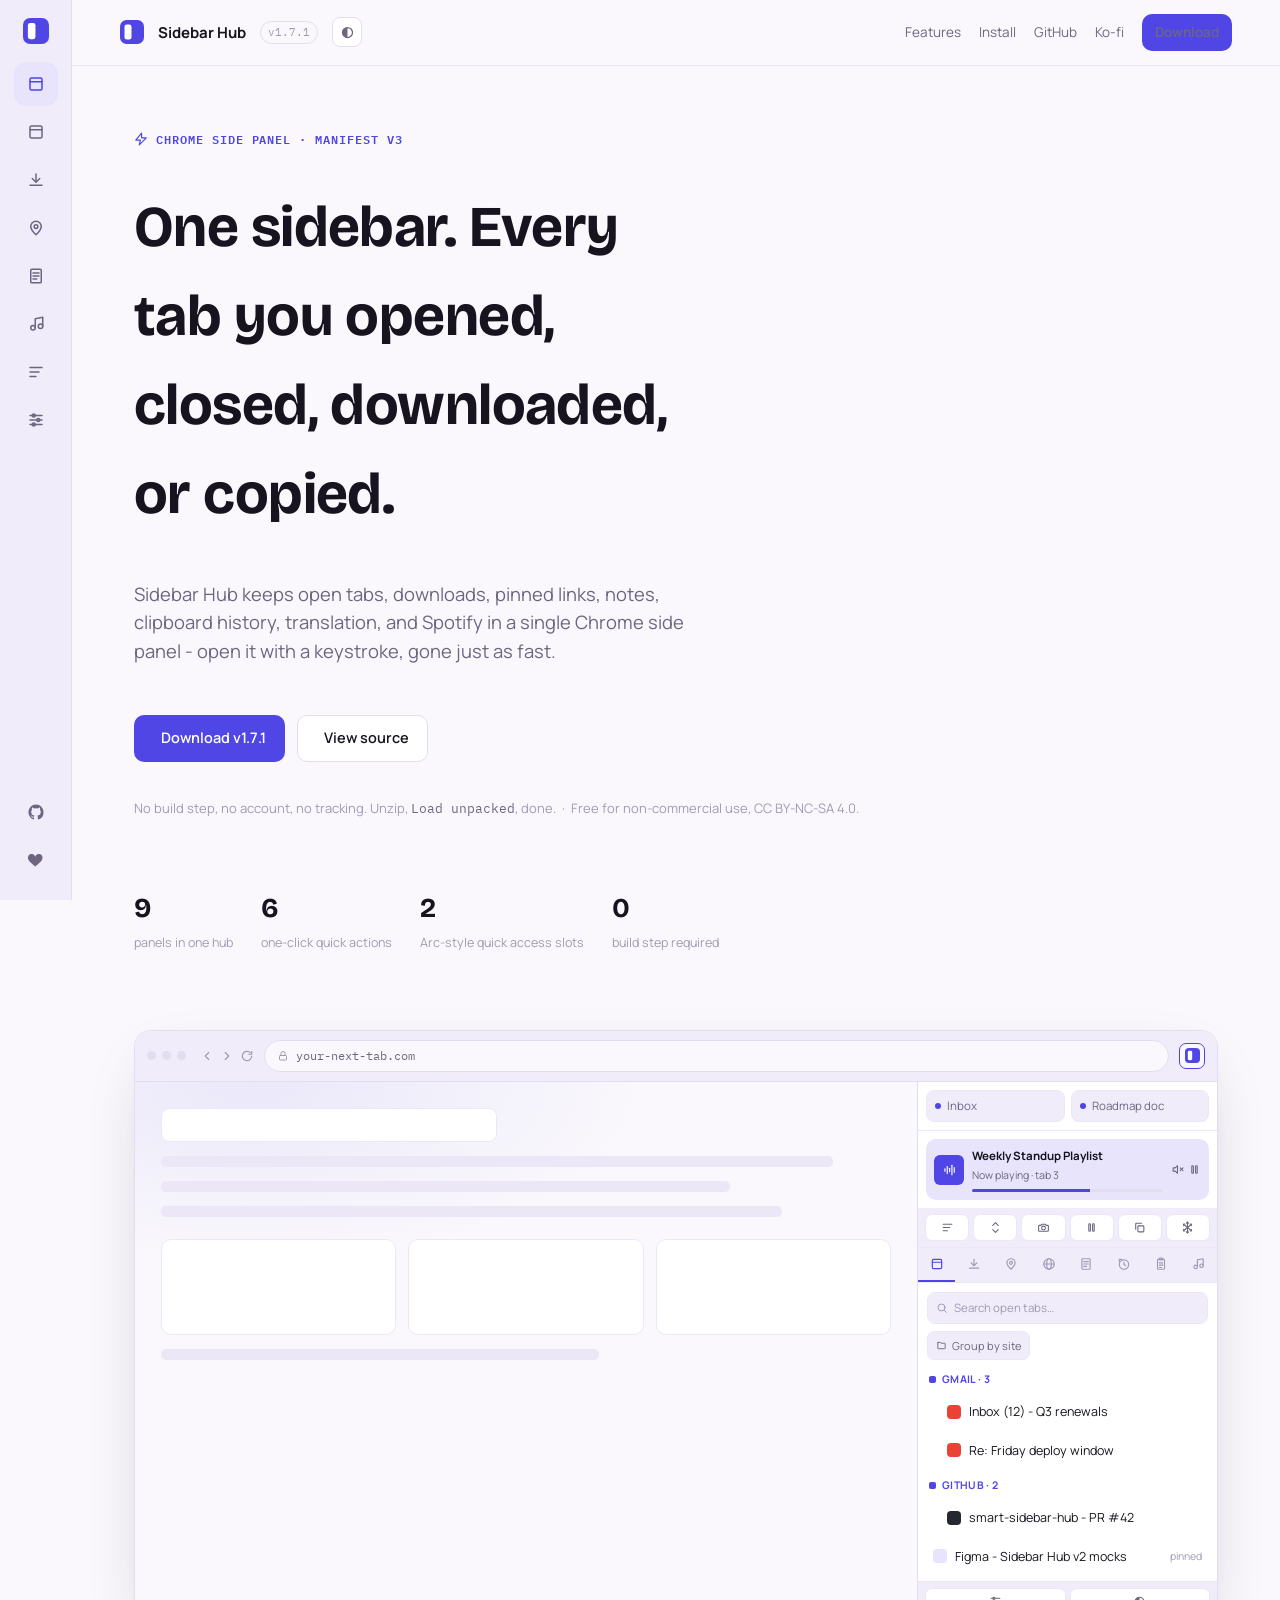
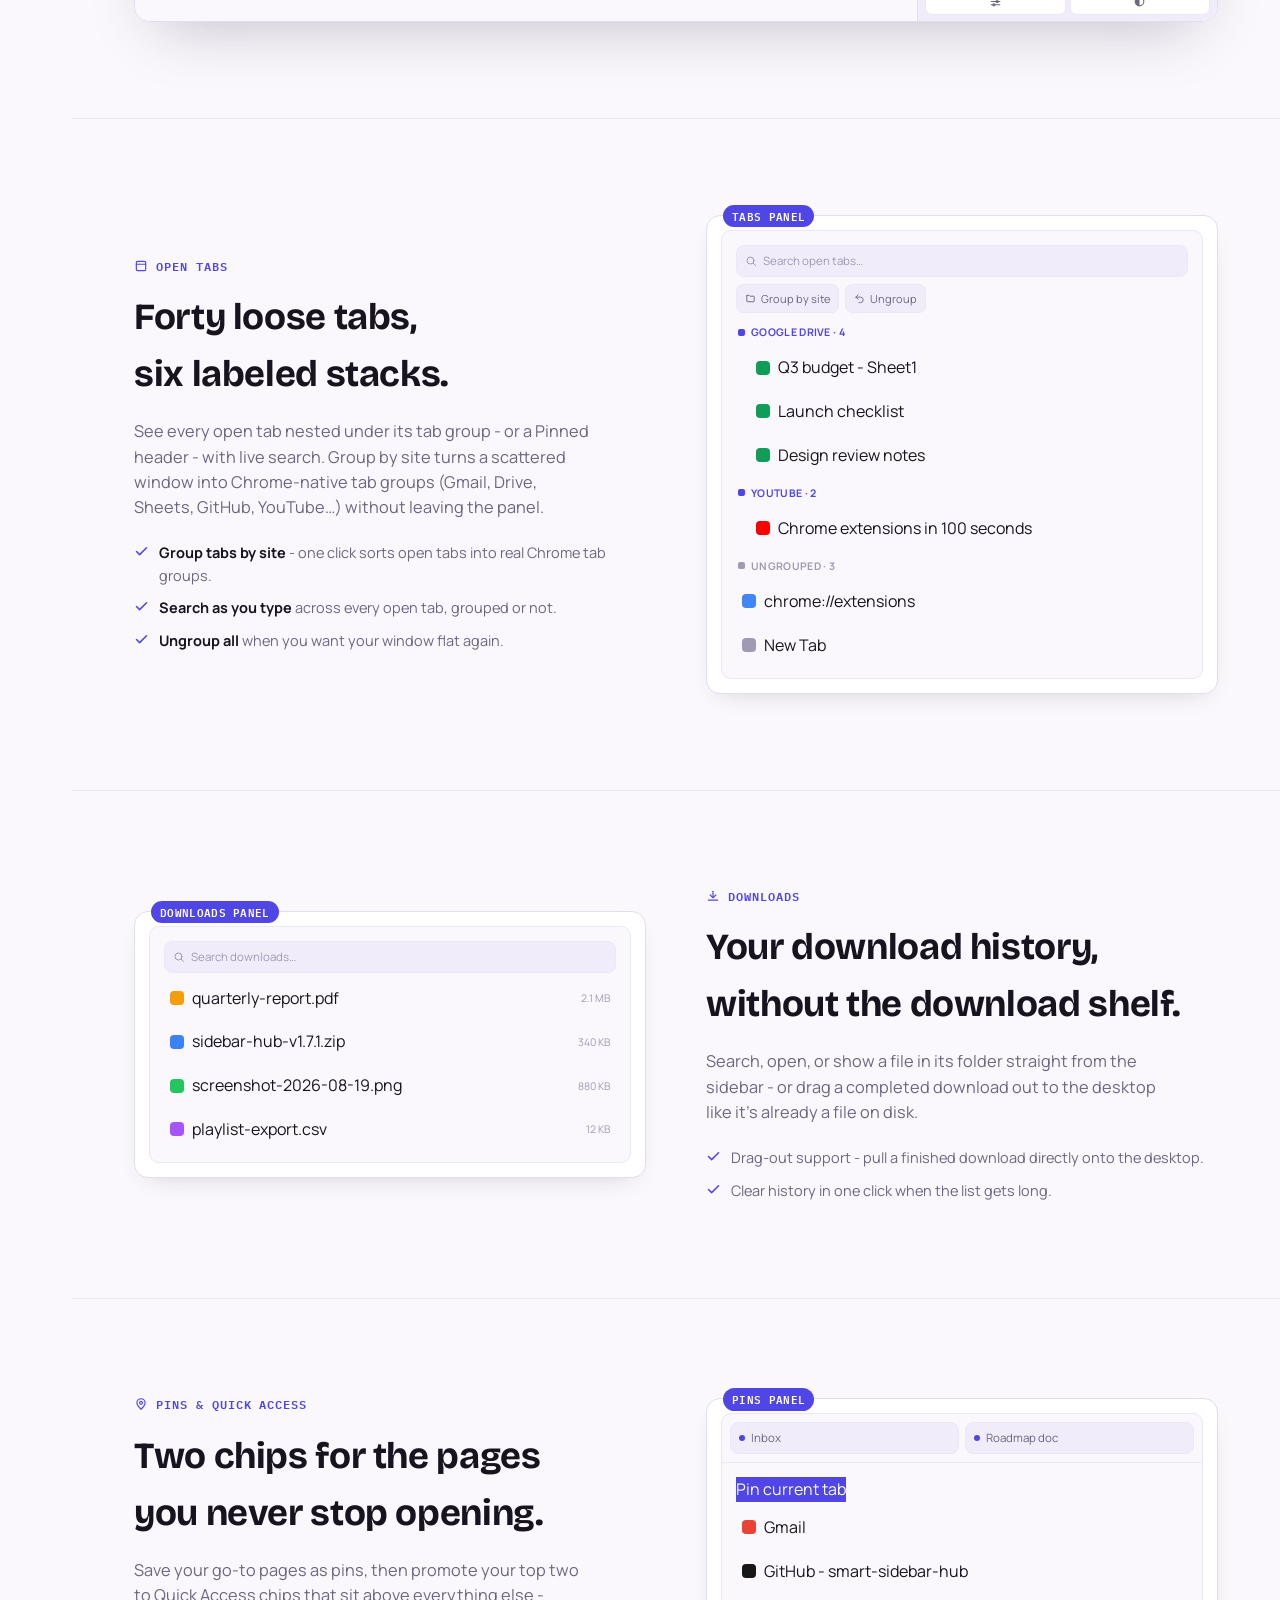
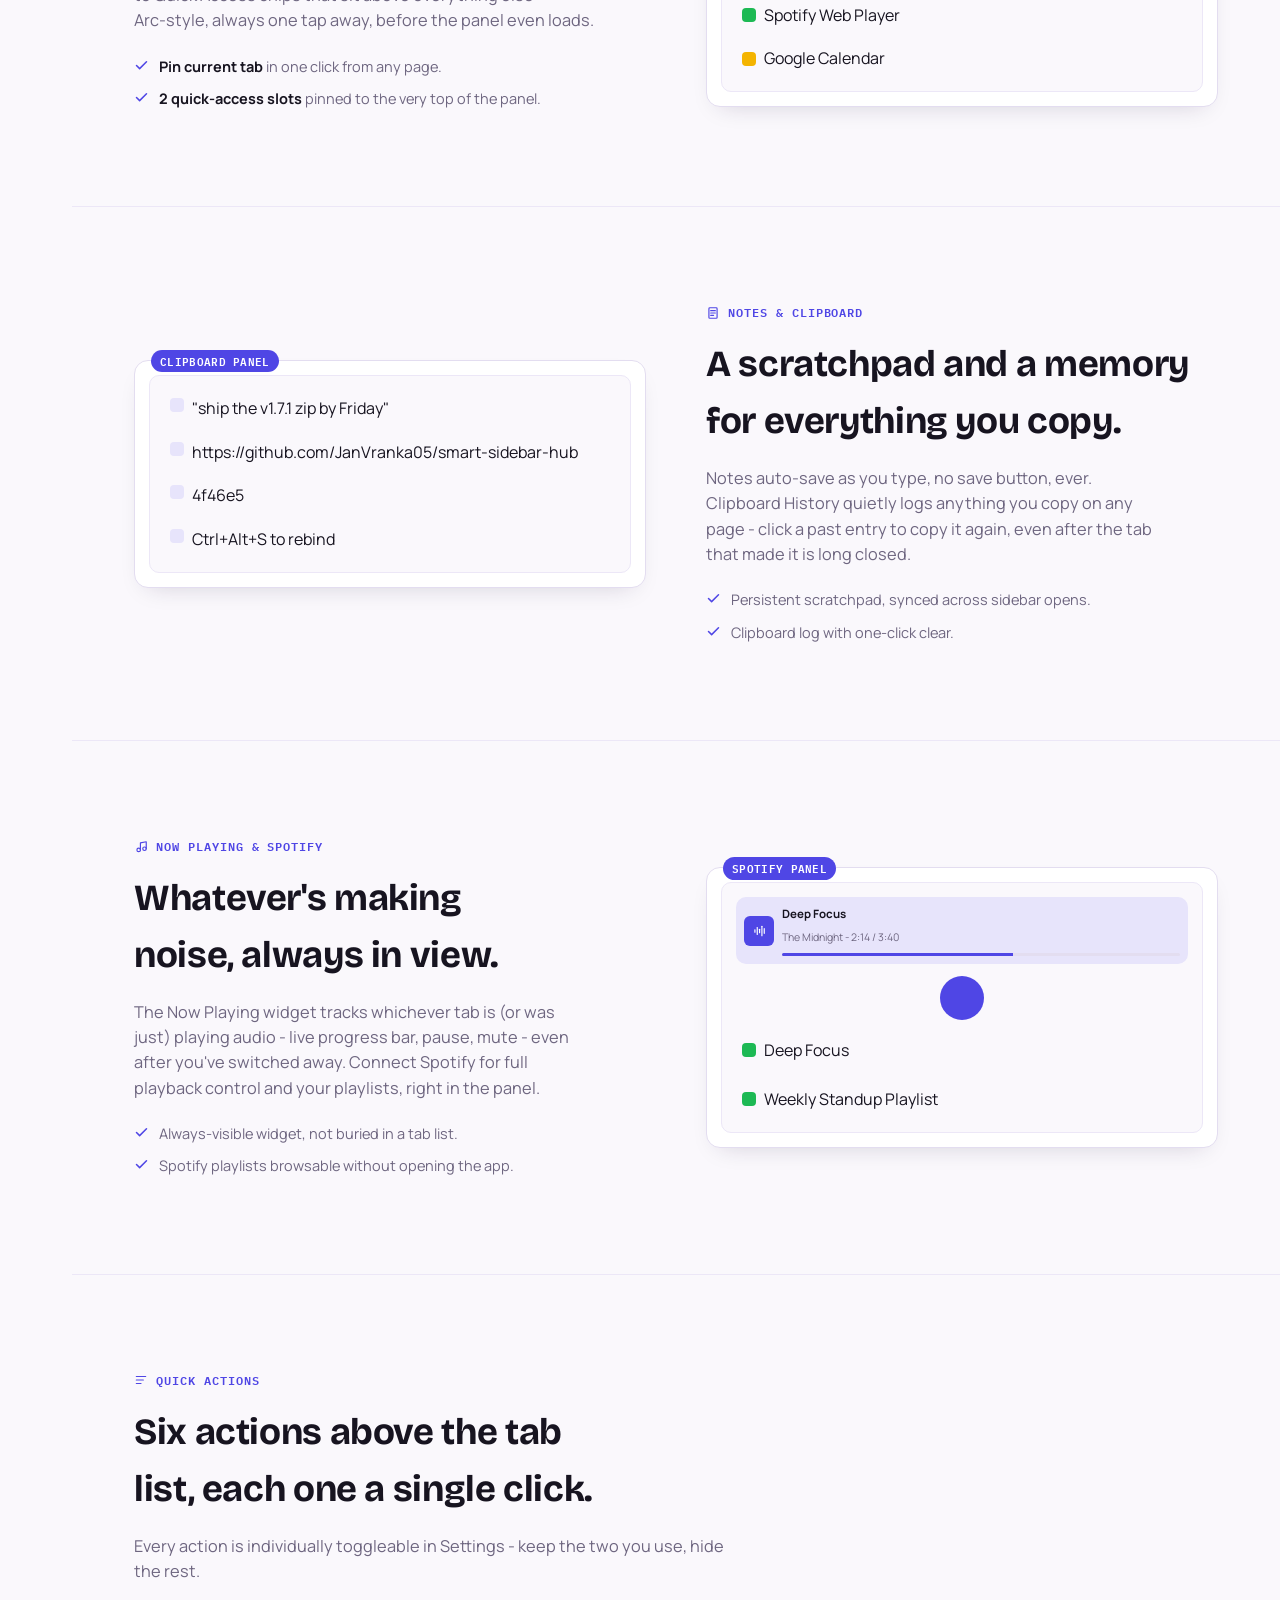
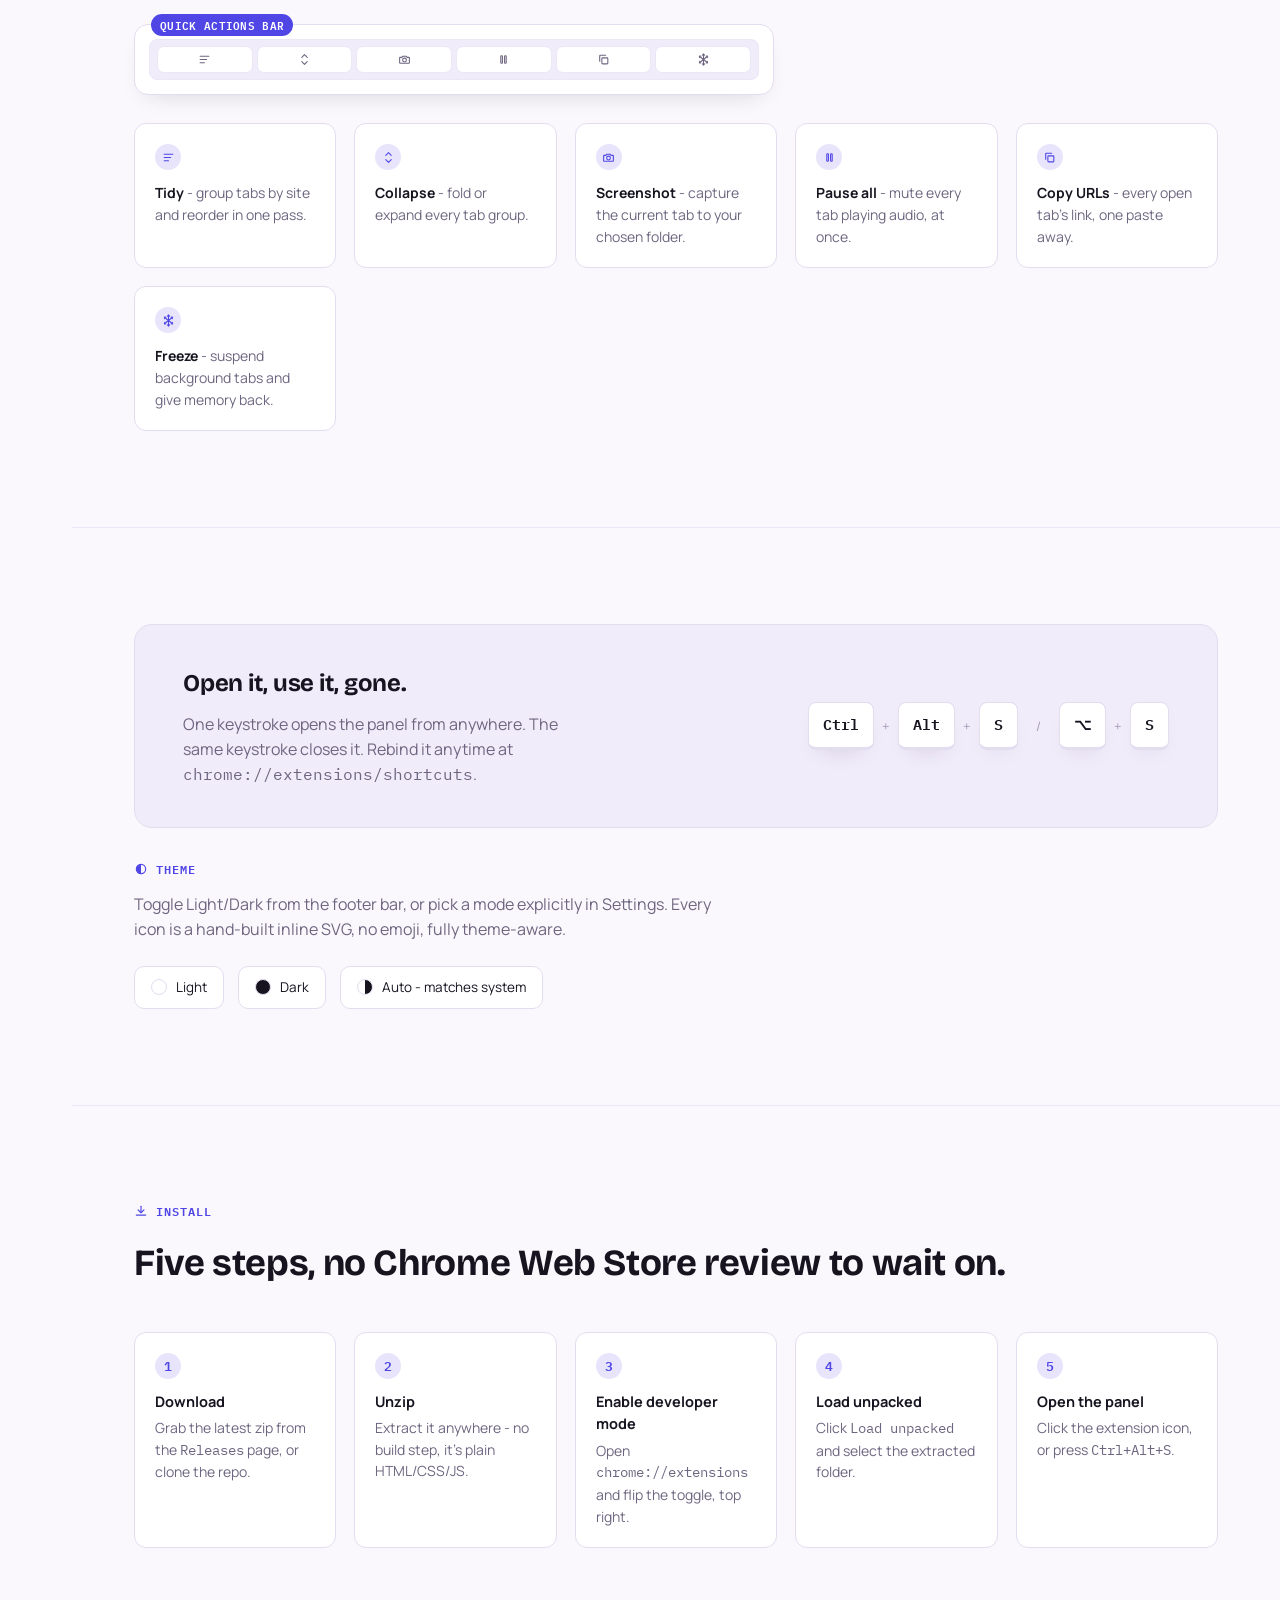
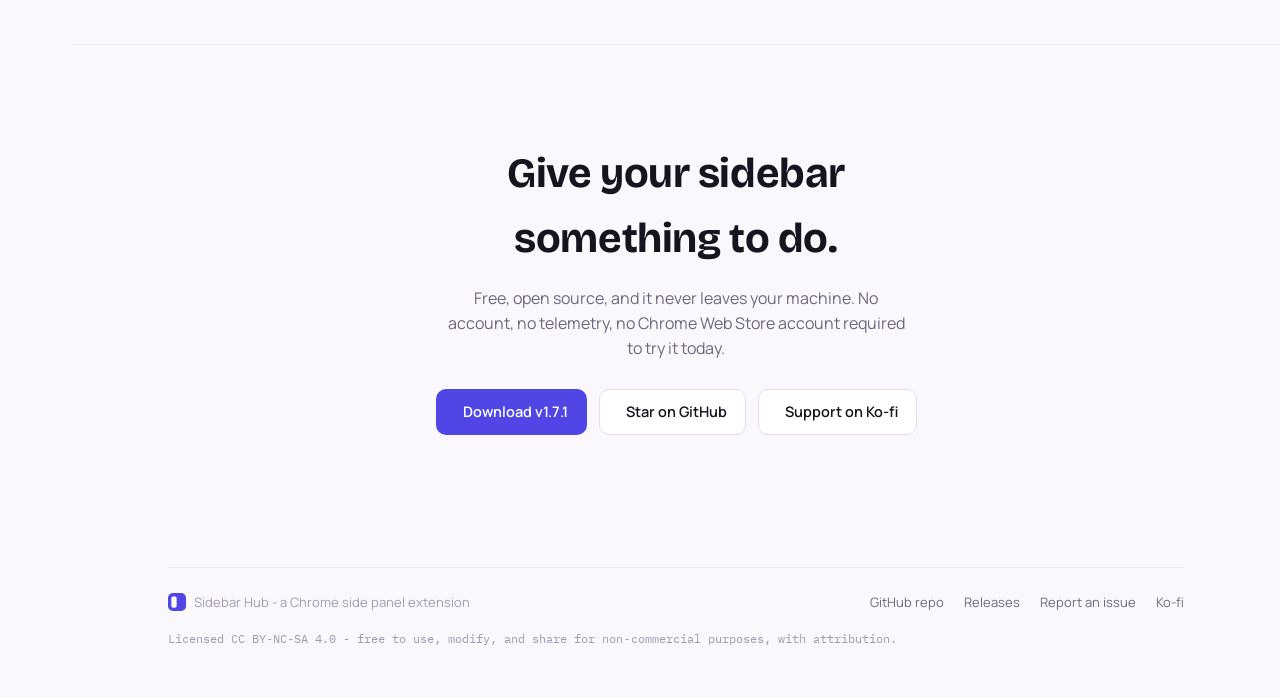
==== landing/index.html @ c205ed6b "v1.7.1: rebind shortcut to Alt+S, add landing page, Ko-fi support link Adds a landing/ page for the " ====
<!DOCTYPE html>
<html lang="en">
<head>
<meta charset="UTF-8">
<meta name="viewport" content="width=device-width, initial-scale=1">
<title>Sidebar Hub</title>
<meta name="description" content="A Chrome sidebar that gathers open tabs, downloads, pins, notes, clipboard history, translation, and Spotify into one panel.">
<meta property="og:type" content="website">
<meta property="og:title" content="Sidebar Hub">
<meta property="og:description" content="A Chrome sidebar that gathers open tabs, downloads, pins, notes, clipboard history, translation, and Spotify into one panel.">
<meta property="og:url" content="https://sidebarhub.com/">
<meta property="og:image" content="https://sidebarhub.com/og-image.png">
<meta name="twitter:card" content="summary_large_image">
<meta name="twitter:title" content="Sidebar Hub">
<meta name="twitter:description" content="A Chrome sidebar that gathers open tabs, downloads, pins, notes, clipboard history, translation, and Spotify into one panel.">
<meta name="twitter:image" content="https://sidebarhub.com/og-image.png">
<link rel="preconnect" href="https://fonts.googleapis.com">
<link rel="preconnect" href="https://fonts.gstatic.com" crossorigin>
<link href="https://fonts.googleapis.com/css2?family=Bricolage+Grotesque:opsz,wght@12..96,400;12..96,500;12..96,600;12..96,700;12..96,800&family=Manrope:wght@400;500;600;700;800&family=IBM+Plex+Mono:wght@400;500;600&display=swap" rel="stylesheet">

<style>
  :root {
    --bg: #faf8fc;
    --bg-raised: #f1ecfa;
    --bg-panel: #ffffff;
    --ink: #171420;
    --ink-dim: #6e6680;
    --ink-faint: #a29ab4;
    --accent: #4f46e5;
    --accent-ink: #ffffff;
    --accent-soft: #e7e4fb;
    --border: #e3ddf0;
    --border-soft: #ece7f7;
    --danger: #d92d20;
    --shadow: 0 24px 60px -24px rgba(30, 20, 60, 0.28);
    --shadow-sm: 0 10px 24px -14px rgba(30, 20, 60, 0.22);
  }

  @media (prefers-color-scheme: dark) {
    :root:not([data-theme="light"]) {
      --bg: #120f18;
      --bg-raised: #1c1826;
      --bg-panel: #191521;
      --ink: #f1eefa;
      --ink-dim: #a79fb8;
      --ink-faint: #6e6680;
      --accent: #8078f2;
      --accent-ink: #100c1a;
      --accent-soft: #262048;
      --border: #2c2638;
      --border-soft: #241f30;
      --danger: #f87171;
      --shadow: 0 24px 60px -20px rgba(0, 0, 0, 0.6);
      --shadow-sm: 0 10px 24px -14px rgba(0, 0, 0, 0.5);
    }
  }

  :root[data-theme="dark"] {
    --bg: #120f18;
    --bg-raised: #1c1826;
    --bg-panel: #191521;
    --ink: #f1eefa;
    --ink-dim: #a79fb8;
    --ink-faint: #6e6680;
    --accent: #8078f2;
    --accent-ink: #100c1a;
    --accent-soft: #262048;
    --border: #2c2638;
    --border-soft: #241f30;
    --danger: #f87171;
    --shadow: 0 24px 60px -20px rgba(0, 0, 0, 0.6);
    --shadow-sm: 0 10px 24px -14px rgba(0, 0, 0, 0.5);
  }

  * { box-sizing: border-box; }
  html { scroll-behavior: smooth; }
  @media (prefers-reduced-motion: reduce) {
    html { scroll-behavior: auto; }
    * { animation-duration: 0.001ms !important; transition-duration: 0.001ms !important; }
  }

  body {
    margin: 0;
    background: var(--bg);
    color: var(--ink);
    font-family: "Manrope", ui-sans-serif, system-ui, sans-serif;
    font-size: 16px;
    line-height: 1.55;
    -webkit-font-smoothing: antialiased;
  }

  h1, h2, h3 { font-family: "Bricolage Grotesque", "Manrope", sans-serif; text-wrap: balance; margin: 0; letter-spacing: -0.01em; }
  p { margin: 0; }
  a { color: inherit; }

  code, .mono { font-family: "IBM Plex Mono", ui-monospace, monospace; }

  ::selection { background: var(--accent-soft); color: var(--ink); }

  .icon { display: inline-flex; flex-shrink: 0; }
  .icon svg { display: block; }

  /* ---------- brand mark ---------- */
  .mark { display: inline-flex; flex-shrink: 0; }

  /* ---------- rail (in-page nav mirroring the product's own tabbar) ---------- */
  .rail {
    position: fixed;
    left: 0; top: 0; bottom: 0;
    width: 72px;
    display: flex;
    flex-direction: column;
    align-items: center;
    padding: 18px 0;
    gap: 4px;
    background: var(--bg-raised);
    border-right: 1px solid var(--border);
    z-index: 40;
  }
  .rail-logo { margin-bottom: 14px; }
  .rail-spacer { flex: 1; }
  .rail-btn {
    width: 44px; height: 44px;
    border-radius: 11px;
    border: 1px solid transparent;
    background: none;
    color: var(--ink-dim);
    display: flex; align-items: center; justify-content: center;
    cursor: pointer;
    transition: background .15s ease, color .15s ease, border-color .15s ease;
  }
  .rail-btn:hover { background: var(--bg-panel); color: var(--ink); border-color: var(--border); }
  .rail-btn.active { background: var(--accent-soft); color: var(--accent); }
  .rail-btn svg { width: 18px; height: 18px; }

  @media (max-width: 980px) {
    .rail { display: none; }
    body { --rail-w: 0px; }
  }
  body { --rail-w: 72px; }

  /* ---------- top bar ---------- */
  .topbar {
    position: sticky; top: 0; z-index: 30;
    margin-left: var(--rail-w);
    display: flex; align-items: center; gap: 14px;
    padding: 14px clamp(20px, 4vw, 48px);
    background: var(--bg);
    border-bottom: 1px solid var(--border-soft);
  }
  .topbar .name { font-weight: 700; font-size: 15px; }
  .topbar .ver { font-size: 11px; color: var(--ink-faint); padding: 2px 7px; border: 1px solid var(--border); border-radius: 99px; }
  .theme-toggle {
    width: 30px; height: 30px; flex-shrink: 0;
    display: flex; align-items: center; justify-content: center;
    border-radius: 8px; border: 1px solid var(--border);
    background: var(--bg-panel); color: var(--ink-dim);
    cursor: pointer;
    transition: background .15s ease, color .15s ease, border-color .15s ease;
  }
  .theme-toggle:hover { color: var(--ink); border-color: var(--accent); }
  .theme-toggle svg { width: 15px; height: 15px; }
  .topbar-spacer { flex: 1; }
  .topbar-links { display: flex; align-items: center; gap: 18px; }
  .topbar-links a { font-size: 13.5px; color: var(--ink-dim); text-decoration: none; }
  .topbar-links a:hover { color: var(--ink); }
  @media (max-width: 640px) { .topbar-links a.hide-sm { display: none; } }

  /* ---------- buttons ---------- */
  .btn {
    display: inline-flex; align-items: center; gap: 8px;
    padding: 11px 18px;
    border-radius: 10px;
    font-size: 14.5px; font-weight: 600;
    text-decoration: none;
    cursor: pointer;
    border: 1px solid transparent;
    transition: filter .15s ease, background .15s ease, transform .1s ease;
  }
  .btn:active { transform: scale(0.97); }
  .btn-primary { background: var(--accent); color: var(--accent-ink); }
  .btn-primary:hover { filter: brightness(1.08); }
  .btn-ghost { background: var(--bg-panel); color: var(--ink); border-color: var(--border); }
  .btn-ghost:hover { border-color: var(--accent); }
  .btn-sm { padding: 7px 12px; font-size: 13px; }

  /* ---------- layout shell ---------- */
  main { margin-left: var(--rail-w); }
  .wrap { max-width: 1180px; margin: 0 auto; padding: 0 clamp(20px, 4vw, 48px); }

  section { padding: 96px 0; border-bottom: 1px solid var(--border-soft); }
  section:last-of-type { border-bottom: none; }
  .eyebrow {
    font-family: "IBM Plex Mono", monospace;
    font-size: 12px; letter-spacing: 0.08em; text-transform: uppercase;
    color: var(--accent); font-weight: 600;
    display: flex; align-items: center; gap: 8px;
    margin-bottom: 14px;
  }
  .eyebrow .icon svg { width: 14px; height: 14px; }

  .reveal { opacity: 0; transform: translateY(18px); transition: opacity .6s ease, transform .6s ease; }
  .reveal.in-view { opacity: 1; transform: none; }

  /* ---------- hero ---------- */
  .hero { padding-top: 64px; }
  .hero-grid { display: grid; grid-template-columns: 1fr; gap: 20px; }
  .hero h1 { font-size: clamp(2.4rem, 5vw, 3.6rem); font-weight: 700; max-width: 16ch; }
  .hero .lede { font-size: 1.15rem; color: var(--ink-dim); max-width: 52ch; margin-top: 20px; }
  .hero-ctas { display: flex; flex-wrap: wrap; gap: 12px; margin-top: 30px; }
  .hero-note { margin-top: 16px; font-size: 13px; color: var(--ink-faint); }
  .hero-note .mono { color: var(--ink-dim); }

  .stat-row { display: flex; flex-wrap: wrap; gap: 28px; margin-top: 48px; }
  .stat b { display: block; font-family: "Bricolage Grotesque"; font-size: 1.7rem; font-weight: 700; }
  .stat span { font-size: 12.5px; color: var(--ink-faint); }

  .hero-stage { margin-top: 56px; }

  /* ---------- browser chrome mockup ---------- */
  .browser-frame {
    background: var(--bg-panel);
    border: 1px solid var(--border);
    border-radius: 16px;
    box-shadow: var(--shadow);
    overflow: hidden;
  }
  .browser-titlebar {
    display: flex; align-items: center; gap: 10px;
    padding: 9px 12px;
    background: var(--bg-raised);
    border-bottom: 1px solid var(--border);
  }
  .tl-dots { display: flex; gap: 6px; margin-right: 4px; }
  .tl-dots span { width: 9px; height: 9px; border-radius: 50%; background: var(--border); }
  .tl-nav { display: flex; gap: 6px; color: var(--ink-faint); }
  .tl-nav svg { width: 14px; height: 14px; }
  .tl-url {
    flex: 1;
    display: flex; align-items: center; gap: 7px;
    background: var(--bg);
    border: 1px solid var(--border);
    border-radius: 99px;
    padding: 6px 12px;
    font-family: "IBM Plex Mono", monospace;
    font-size: 12px;
    color: var(--ink-dim);
  }
  .tl-url svg { width: 12px; height: 12px; color: var(--ink-faint); }
  .tl-ext {
    width: 26px; height: 26px; border-radius: 7px;
    display: flex; align-items: center; justify-content: center;
    background: var(--bg);
    border: 1px solid var(--accent);
  }
  .tl-ext .mark svg { width: 15px; height: 15px; }

  .browser-body { display: flex; min-height: 420px; }
  .page-mock {
    flex: 1;
    padding: 26px;
    background:
      radial-gradient(560px 260px at 15% 0%, color-mix(in srgb, var(--accent) 9%, transparent), transparent 70%),
      var(--bg);
    display: flex; flex-direction: column; gap: 14px;
  }
  .pm-bar { height: 34px; border-radius: 8px; background: var(--bg-panel); border: 1px solid var(--border-soft); width: 46%; }
  .pm-line { height: 11px; border-radius: 5px; background: var(--border-soft); }
  .pm-line.w1 { width: 92%; } .pm-line.w2 { width: 78%; } .pm-line.w3 { width: 85%; } .pm-line.w4 { width: 60%; }
  .pm-cards { display: grid; grid-template-columns: repeat(3, 1fr); gap: 12px; margin-top: 8px; }
  .pm-card { height: 96px; border-radius: 10px; background: var(--bg-panel); border: 1px solid var(--border-soft); }

  /* ---------- sidepanel replica ---------- */
  .sp {
    width: 300px;
    flex-shrink: 0;
    border-left: 1px solid var(--border);
    background: var(--bg-panel);
    display: flex; flex-direction: column;
    font-size: 12.5px;
  }
  .sp * { box-sizing: border-box; }

  .sp-qa { display: flex; gap: 6px; padding: 8px; border-bottom: 1px solid var(--border-soft); }
  .sp-chip {
    flex: 1; display: flex; align-items: center; gap: 6px;
    padding: 6px 8px; border-radius: 8px;
    background: var(--bg-raised); border: 1px solid var(--border-soft);
    font-size: 11.5px; color: var(--ink-dim); overflow: hidden;
  }
  .sp-chip .dot { width: 6px; height: 6px; border-radius: 50%; background: var(--accent); flex-shrink: 0; }
  .sp-chip span { white-space: nowrap; overflow: hidden; text-overflow: ellipsis; }

  .sp-now {
    margin: 8px; padding: 8px; border-radius: 10px;
    background: var(--accent-soft);
    display: flex; align-items: center; gap: 8px;
  }
  .sp-now .art { width: 30px; height: 30px; border-radius: 6px; background: var(--accent); flex-shrink: 0; display: flex; align-items: center; justify-content: center; color: var(--accent-ink); }
  .sp-now .art svg { width: 14px; height: 14px; }
  .sp-now .meta { flex: 1; min-width: 0; }
  .sp-now .meta b { display: block; font-size: 11.5px; font-weight: 700; white-space: nowrap; overflow: hidden; text-overflow: ellipsis; }
  .sp-now .meta small { color: var(--ink-dim); font-size: 10.5px; }
  .sp-now .bar { height: 3px; border-radius: 3px; background: var(--border); margin-top: 5px; overflow: hidden; }
  .sp-now .bar i { display: block; height: 100%; width: 62%; background: var(--accent); }
  .sp-now .ctl { display: flex; gap: 4px; color: var(--ink-dim); }
  .sp-now .ctl svg { width: 13px; height: 13px; }

  .sp-quickbar, .sp-tabbar, .sp-bottombar { display: flex; border-bottom: 1px solid var(--border-soft); background: var(--bg-raised); }
  .sp-quickbar { gap: 4px; padding: 6px 7px; }
  .sp-quickbar .qb { flex: 1; display: flex; align-items: center; justify-content: center; padding: 6px 0; border-radius: 7px; border: 1px solid var(--border-soft); background: var(--bg-panel); color: var(--ink-dim); }
  .sp-quickbar .qb svg { width: 13px; height: 13px; }

  .sp-tabbar { }
  .sp-tabbar .tb { flex: 1; display: flex; align-items: center; justify-content: center; padding: 9px 0; color: var(--ink-faint); border-bottom: 2px solid transparent; }
  .sp-tabbar .tb svg { width: 14px; height: 14px; }
  .sp-tabbar .tb.active { color: var(--accent); border-bottom-color: var(--accent); }

  .sp-content { flex: 1; padding: 9px; display: flex; flex-direction: column; gap: 7px; overflow: hidden; }
  .sp-search { display: flex; align-items: center; gap: 6px; padding: 6px 8px; border-radius: 8px; background: var(--bg-raised); border: 1px solid var(--border-soft); color: var(--ink-faint); font-size: 11.5px; }
  .sp-search svg { width: 12px; height: 12px; }
  .sp-toolrow { display: flex; gap: 6px; }
  .sp-toolrow .tr-btn { display: flex; align-items: center; gap: 5px; padding: 5px 8px; border-radius: 7px; background: var(--bg-raised); border: 1px solid var(--border-soft); color: var(--ink-dim); font-size: 11px; }
  .sp-toolrow .tr-btn svg { width: 11px; height: 11px; }

  .sp-group-head { font-size: 10.5px; font-weight: 700; text-transform: uppercase; letter-spacing: .03em; color: var(--accent); padding: 4px 2px 2px; display: flex; align-items: center; gap: 6px; }
  .sp-group-head i { width: 7px; height: 7px; border-radius: 2px; background: var(--accent); }
  .sp-row { display: flex; align-items: center; gap: 8px; padding: 6px 6px; border-radius: 7px; }
  .sp-row:hover { background: var(--bg-raised); }
  .sp-row .fav { width: 14px; height: 14px; border-radius: 4px; flex-shrink: 0; }
  .sp-row .tt { flex: 1; min-width: 0; white-space: nowrap; overflow: hidden; text-overflow: ellipsis; color: var(--ink); }
  .sp-row .sub { color: var(--ink-faint); font-size: 10.5px; }
  .sp-row.indent { padding-left: 20px; }

  .sp-bottombar { gap: 4px; padding: 6px 7px; border-bottom: none; border-top: 1px solid var(--border-soft); margin-top: auto; }
  .sp-bottombar .bb { flex: 1; display: flex; align-items: center; justify-content: center; padding: 6px 0; border-radius: 7px; border: 1px solid var(--border-soft); background: var(--bg-panel); color: var(--ink-dim); }
  .sp-bottombar .bb svg { width: 13px; height: 13px; }

  /* ---------- feature sections ---------- */
  .feat { display: grid; grid-template-columns: 1fr; gap: 44px; align-items: center; }
  @media (min-width: 900px) {
    .feat { grid-template-columns: 1fr 1fr; gap: 60px; }
    .feat.rev .feat-copy { order: 2; }
    .feat.rev .feat-shot { order: 1; }
  }
  .feat-copy h2 { font-size: clamp(1.7rem, 3vw, 2.3rem); }
  .feat-copy p.body { color: var(--ink-dim); margin-top: 16px; font-size: 1.02rem; max-width: 46ch; }
  .feat-list { list-style: none; margin: 22px 0 0; padding: 0; display: flex; flex-direction: column; gap: 10px; }
  .feat-list li { display: flex; gap: 10px; align-items: flex-start; font-size: 14.5px; color: var(--ink-dim); }
  .feat-list li .icon { color: var(--accent); margin-top: 2px; }
  .feat-list li .icon svg { width: 15px; height: 15px; }
  .feat-list b { color: var(--ink); font-weight: 700; }

  .shot {
    position: relative;
    background: var(--bg-panel);
    border: 1px solid var(--border);
    border-radius: 14px;
    box-shadow: var(--shadow-sm);
    padding: 14px;
  }
  .shot-label {
    position: absolute; top: -11px; left: 16px;
    background: var(--accent); color: var(--accent-ink);
    font-family: "IBM Plex Mono", monospace;
    font-size: 10.5px; font-weight: 600; letter-spacing: .03em;
    padding: 3px 9px; border-radius: 99px;
  }

  /* mini panel reused across feature shots */
  .mini-sp { border: 1px solid var(--border-soft); border-radius: 10px; overflow: hidden; background: var(--bg); }

  /* ---------- shortcut section ---------- */
  .shortcut-card {
    display: flex; flex-wrap: wrap; align-items: center; justify-content: space-between; gap: 28px;
    background: var(--bg-raised); border: 1px solid var(--border);
    border-radius: 18px; padding: 40px clamp(24px,4vw,48px);
  }
  .keys { display: flex; align-items: center; gap: 8px; }
  .key {
    font-family: "IBM Plex Mono", monospace; font-weight: 600; font-size: 15px;
    background: var(--bg-panel); border: 1px solid var(--border);
    border-bottom-width: 3px;
    border-radius: 8px; padding: 10px 14px; box-shadow: var(--shadow-sm);
  }
  .keys .plus { color: var(--ink-faint); font-size: 13px; }
  .shortcut-copy { max-width: 40ch; }
  .shortcut-copy h3 { font-size: 1.5rem; }
  .shortcut-copy p { color: var(--ink-dim); margin-top: 10px; }

  /* ---------- install ---------- */
  .steps { list-style: none; margin: 40px 0 0; padding: 0; display: grid; grid-template-columns: repeat(auto-fit, minmax(200px,1fr)); gap: 18px; counter-reset: step; }
  .steps li { counter-increment: step; background: var(--bg-panel); border: 1px solid var(--border); border-radius: 12px; padding: 20px; position: relative; }
  .steps li::before {
    content: counter(step);
    font-family: "IBM Plex Mono", monospace; font-weight: 600; font-size: 13px;
    width: 26px; height: 26px; border-radius: 50%;
    background: var(--accent-soft); color: var(--accent);
    display: flex; align-items: center; justify-content: center;
    margin-bottom: 12px;
  }
  .steps li p { font-size: 14px; color: var(--ink-dim); }
  .steps li b { display: block; color: var(--ink); font-size: 14.5px; margin-bottom: 4px; }

  .action-grid { list-style: none; margin: 28px 0 0; padding: 0; display: grid; grid-template-columns: repeat(auto-fit, minmax(180px,1fr)); gap: 18px; }
  .action-grid li { background: var(--bg-panel); border: 1px solid var(--border); border-radius: 12px; padding: 20px; }
  .action-grid .icon-badge {
    width: 26px; height: 26px; border-radius: 50%;
    background: var(--accent-soft); color: var(--accent);
    display: flex; align-items: center; justify-content: center;
    margin-bottom: 12px;
  }
  .action-grid .icon-badge svg { width: 13px; height: 13px; }
  .action-grid li p { font-size: 14px; color: var(--ink-dim); }

  /* ---------- theme demo ---------- */
  .theme-row { display: flex; gap: 14px; margin-top: 24px; flex-wrap: wrap; }
  .theme-chip { display: flex; align-items: center; gap: 9px; padding: 10px 16px; border-radius: 10px; border: 1px solid var(--border); background: var(--bg-panel); font-size: 13.5px; }
  .theme-chip i { width: 16px; height: 16px; border-radius: 50%; border: 1px solid var(--border); }
  .theme-chip i.light { background: #fff; }
  .theme-chip i.dark { background: #17141f; }
  .theme-chip i.auto { background: linear-gradient(90deg, #fff 50%, #17141f 50%); }

  /* ---------- footer / final CTA ---------- */
  .final { text-align: center; }
  .final h2 { font-size: clamp(1.8rem, 4vw, 2.6rem); max-width: 20ch; margin: 0 auto; }
  .final p { color: var(--ink-dim); margin: 16px auto 0; max-width: 46ch; }
  .final .hero-ctas { justify-content: center; margin-top: 28px; }

  footer { margin-left: var(--rail-w); padding: 36px clamp(20px,4vw,48px) 48px; }
  .foot-row { display: flex; flex-wrap: wrap; gap: 20px; justify-content: space-between; align-items: center; border-top: 1px solid var(--border-soft); padding-top: 24px; }
  .foot-links { display: flex; gap: 20px; flex-wrap: wrap; }
  .foot-links a { font-size: 13px; color: var(--ink-dim); text-decoration: none; }
  .foot-links a:hover { color: var(--ink); }
  .foot-brand { display: flex; align-items: center; gap: 8px; font-size: 13px; color: var(--ink-faint); }
  .foot-license { font-size: 12px; color: var(--ink-faint); margin-top: 18px; }

  ::-webkit-scrollbar { width: 10px; height: 10px; }
  ::-webkit-scrollbar-thumb { background: var(--border); border-radius: 99px; }
</style>
</head>
<body>

<!-- ============================================================ -->

<nav class="rail" aria-label="Section navigation">
  <a class="rail-logo mark" href="#top" aria-label="Sidebar Hub">
    <svg width="26" height="26" viewBox="0 0 24 24"><rect width="24" height="24" rx="6.5" fill="var(--accent)"/><rect x="4.5" y="4.5" width="7" height="15" rx="2.2" fill="var(--accent-ink)"/></svg>
  </a>
  <button class="rail-btn" data-goto="hero" data-tooltip="Overview" aria-label="Overview"><span class="icon" data-icon="grid"></span></button>
  <button class="rail-btn" data-goto="tabs" data-tooltip="Tabs" aria-label="Tabs"><span class="icon" data-icon="tabs"></span></button>
  <button class="rail-btn" data-goto="downloads" data-tooltip="Downloads" aria-label="Downloads"><span class="icon" data-icon="downloads"></span></button>
  <button class="rail-btn" data-goto="pins" data-tooltip="Pins" aria-label="Pins"><span class="icon" data-icon="pins"></span></button>
  <button class="rail-btn" data-goto="notes" data-tooltip="Notes &amp; clipboard" aria-label="Notes and clipboard"><span class="icon" data-icon="notes"></span></button>
  <button class="rail-btn" data-goto="media" data-tooltip="Now playing &amp; Spotify" aria-label="Now playing and Spotify"><span class="icon" data-icon="spotify"></span></button>
  <button class="rail-btn" data-goto="actions" data-tooltip="Quick actions" aria-label="Quick actions"><span class="icon" data-icon="tidy"></span></button>
  <button class="rail-btn" data-goto="install" data-tooltip="Install" aria-label="Install"><span class="icon" data-icon="settings"></span></button>
  <div class="rail-spacer"></div>
  <a class="rail-btn" href="https://github.com/JanVranka05/smart-sidebar-hub" target="_blank" rel="noopener" data-tooltip="GitHub" aria-label="GitHub"><span class="icon" data-icon="github"></span></a>
  <a class="rail-btn" href="https://ko-fi.com/janvranka" target="_blank" rel="noopener" data-tooltip="Support on Ko-fi" aria-label="Support on Ko-fi"><span class="icon" data-icon="heart"></span></a>
</nav>

<div id="top"></div>

<header class="topbar">
  <span class="mark">
    <svg width="24" height="24" viewBox="0 0 24 24"><rect width="24" height="24" rx="6.5" fill="var(--accent)"/><rect x="4.5" y="4.5" width="7" height="15" rx="2.2" fill="var(--accent-ink)"/></svg>
  </span>
  <span class="name">Sidebar Hub</span>
  <span class="ver mono">v1.7.1</span>
  <button class="theme-toggle" id="theme-toggle" type="button" title="Theme: auto (click to change)" aria-label="Toggle theme"><span class="icon" data-icon="theme"></span></button>
  <div class="topbar-spacer"></div>
  <div class="topbar-links">
    <a class="hide-sm" href="#tabs">Features</a>
    <a class="hide-sm" href="#install">Install</a>
    <a href="https://github.com/JanVranka05/smart-sidebar-hub" target="_blank" rel="noopener">GitHub</a>
    <a class="hide-sm" href="https://ko-fi.com/janvranka" target="_blank" rel="noopener">Ko&#8209;fi</a>
    <a class="btn btn-primary btn-sm" href="https://github.com/JanVranka05/smart-sidebar-hub/releases/latest" target="_blank" rel="noopener">Download</a>
  </div>
</header>

<main>

  <!-- ================= HERO ================= -->
  <section class="hero" id="hero">
    <div class="wrap hero-grid">
      <div class="eyebrow"><span class="icon" data-icon="bolt"></span> Chrome side panel &middot; Manifest V3</div>
      <h1>One sidebar. Every tab you opened, closed, downloaded, or copied.</h1>
      <p class="lede">Sidebar Hub keeps open tabs, downloads, pinned links, notes, clipboard history, translation, and Spotify in a single Chrome side panel - open it with a keystroke, gone just as fast.</p>
      <div class="hero-ctas">
        <a class="btn btn-primary" href="https://github.com/JanVranka05/smart-sidebar-hub/releases/latest" target="_blank" rel="noopener"><span class="icon" data-icon="download"></span> Download v1.7.1</a>
        <a class="btn btn-ghost" href="https://github.com/JanVranka05/smart-sidebar-hub" target="_blank" rel="noopener"><span class="icon" data-icon="github"></span> View source</a>
      </div>
      <p class="hero-note">No build step, no account, no tracking. Unzip, <span class="mono">Load unpacked</span>, done. &nbsp;·&nbsp; Free for non‑commercial use, CC BY‑NC‑SA 4.0.</p>

      <div class="stat-row reveal">
        <div class="stat"><b>9</b><span>panels in one hub</span></div>
        <div class="stat"><b>6</b><span>one‑click quick actions</span></div>
        <div class="stat"><b>2</b><span>Arc‑style quick access slots</span></div>
        <div class="stat"><b>0</b><span>build step required</span></div>
      </div>

      <div class="hero-stage reveal">
        <div class="browser-frame">
          <div class="browser-titlebar">
            <div class="tl-dots"><span></span><span></span><span></span></div>
            <div class="tl-nav">
              <span class="icon" data-icon="back"></span>
              <span class="icon" data-icon="fwd"></span>
              <span class="icon" data-icon="refresh"></span>
            </div>
            <div class="tl-url"><span class="icon" data-icon="lock"></span> your-next-tab.com</div>
            <div class="tl-ext"><span class="mark"><svg viewBox="0 0 24 24"><rect width="24" height="24" rx="6.5" fill="var(--accent)"/><rect x="4.5" y="4.5" width="7" height="15" rx="2.2" fill="var(--accent-ink)"/></svg></span></div>
          </div>
          <div class="browser-body">
            <div class="page-mock">
              <div class="pm-bar"></div>
              <div class="pm-line w1"></div>
              <div class="pm-line w2"></div>
              <div class="pm-line w3"></div>
              <div class="pm-cards"><div class="pm-card"></div><div class="pm-card"></div><div class="pm-card"></div></div>
              <div class="pm-line w4"></div>
            </div>

            <!-- sidepanel replica -->
            <div class="sp">
              <div class="sp-qa">
                <div class="sp-chip"><span class="dot"></span><span>Inbox</span></div>
                <div class="sp-chip"><span class="dot"></span><span>Roadmap doc</span></div>
              </div>
              <div class="sp-now">
                <div class="art"><span class="icon" data-icon="wave"></span></div>
                <div class="meta"><b>Weekly Standup Playlist</b><small>Now playing · tab 3</small><div class="bar"><i></i></div></div>
                <div class="ctl"><span class="icon" data-icon="mute"></span><span class="icon" data-icon="pause"></span></div>
              </div>
              <div class="sp-quickbar">
                <div class="qb"><span class="icon" data-icon="tidy"></span></div>
                <div class="qb"><span class="icon" data-icon="collapse"></span></div>
                <div class="qb"><span class="icon" data-icon="camera"></span></div>
                <div class="qb"><span class="icon" data-icon="pauseall"></span></div>
                <div class="qb"><span class="icon" data-icon="copyurls"></span></div>
                <div class="qb"><span class="icon" data-icon="freeze"></span></div>
              </div>
              <div class="sp-tabbar">
                <div class="tb active"><span class="icon" data-icon="tabs"></span></div>
                <div class="tb"><span class="icon" data-icon="downloads"></span></div>
                <div class="tb"><span class="icon" data-icon="pins"></span></div>
                <div class="tb"><span class="icon" data-icon="translate"></span></div>
                <div class="tb"><span class="icon" data-icon="notes"></span></div>
                <div class="tb"><span class="icon" data-icon="closed"></span></div>
                <div class="tb"><span class="icon" data-icon="clipboard"></span></div>
                <div class="tb"><span class="icon" data-icon="spotify"></span></div>
              </div>
              <div class="sp-content">
                <div class="sp-search"><span class="icon" data-icon="search"></span> Search open tabs…</div>
                <div class="sp-toolrow"><div class="tr-btn"><span class="icon" data-icon="group"></span>Group by site</div></div>
                <div class="sp-group-head"><i></i> Gmail · 3</div>
                <div class="sp-row indent"><span class="fav" style="background:#ea4335"></span><span class="tt">Inbox (12) - Q3 renewals</span></div>
                <div class="sp-row indent"><span class="fav" style="background:#ea4335"></span><span class="tt">Re: Friday deploy window</span></div>
                <div class="sp-group-head"><i></i> GitHub · 2</div>
                <div class="sp-row indent"><span class="fav" style="background:#24292f"></span><span class="tt">smart-sidebar-hub - PR #42</span></div>
                <div class="sp-row"><span class="fav" style="background:var(--accent-soft)"></span><span class="tt">Figma - Sidebar Hub v2 mocks</span><span class="sub">pinned</span></div>
              </div>
              <div class="sp-bottombar">
                <div class="bb"><span class="icon" data-icon="settings"></span></div>
                <div class="bb"><span class="icon" data-icon="theme"></span></div>
              </div>
            </div>
          </div>
        </div>
      </div>
    </div>
  </section>

  <!-- ================= TABS ================= -->
  <section id="tabs">
    <div class="wrap feat">
      <div class="feat-copy reveal">
        <div class="eyebrow"><span class="icon" data-icon="tabs"></span> Open tabs</div>
        <h2>Forty loose tabs, six labeled stacks.</h2>
        <p class="body">See every open tab nested under its tab group - or a Pinned header - with live search. Group by site turns a scattered window into Chrome‑native tab groups (Gmail, Drive, Sheets, GitHub, YouTube…) without leaving the panel.</p>
        <ul class="feat-list">
          <li><span class="icon" data-icon="check"></span><span><b>Group tabs by site</b> - one click sorts open tabs into real Chrome tab groups.</span></li>
          <li><span class="icon" data-icon="check"></span><span><b>Search as you type</b> across every open tab, grouped or not.</span></li>
          <li><span class="icon" data-icon="check"></span><span><b>Ungroup all</b> when you want your window flat again.</span></li>
        </ul>
      </div>
      <div class="feat-shot reveal">
        <div class="shot"><span class="shot-label">TABS PANEL</span>
          <div class="mini-sp">
            <div class="sp-content" style="padding:14px;">
              <div class="sp-search"><span class="icon" data-icon="search"></span> Search open tabs…</div>
              <div class="sp-toolrow"><div class="tr-btn"><span class="icon" data-icon="group"></span>Group by site</div><div class="tr-btn"><span class="icon" data-icon="ungroup"></span>Ungroup</div></div>
              <div class="sp-group-head"><i></i> Google Drive · 4</div>
              <div class="sp-row indent"><span class="fav" style="background:#0f9d58"></span><span class="tt">Q3 budget - Sheet1</span></div>
              <div class="sp-row indent"><span class="fav" style="background:#0f9d58"></span><span class="tt">Launch checklist</span></div>
              <div class="sp-row indent"><span class="fav" style="background:#0f9d58"></span><span class="tt">Design review notes</span></div>
              <div class="sp-group-head"><i></i> YouTube · 2</div>
              <div class="sp-row indent"><span class="fav" style="background:#ff0000"></span><span class="tt">Chrome extensions in 100 seconds</span></div>
              <div class="sp-group-head" style="color:var(--ink-faint)"><i style="background:var(--ink-faint)"></i> Ungrouped · 3</div>
              <div class="sp-row"><span class="fav" style="background:#4285f4"></span><span class="tt">chrome://extensions</span></div>
              <div class="sp-row"><span class="fav" style="background:var(--ink-faint)"></span><span class="tt">New Tab</span></div>
            </div>
          </div>
        </div>
      </div>
    </div>
  </section>

  <!-- ================= DOWNLOADS ================= -->
  <section id="downloads">
    <div class="wrap feat rev">
      <div class="feat-copy reveal">
        <div class="eyebrow"><span class="icon" data-icon="downloads"></span> Downloads</div>
        <h2>Your download history, without the download shelf.</h2>
        <p class="body">Search, open, or show a file in its folder straight from the sidebar - or drag a completed download out to the desktop like it's already a file on disk.</p>
        <ul class="feat-list">
          <li><span class="icon" data-icon="check"></span><span>Drag‑out support - pull a finished download directly onto the desktop.</span></li>
          <li><span class="icon" data-icon="check"></span><span>Clear history in one click when the list gets long.</span></li>
        </ul>
      </div>
      <div class="feat-shot reveal">
        <div class="shot"><span class="shot-label">DOWNLOADS PANEL</span>
          <div class="mini-sp">
            <div class="sp-content" style="padding:14px;">
              <div class="sp-search"><span class="icon" data-icon="search"></span> Search downloads…</div>
              <div class="sp-row"><span class="fav" style="background:#f59e0b;border-radius:4px;"></span><span class="tt">quarterly-report.pdf</span><span class="sub">2.1 MB</span></div>
              <div class="sp-row"><span class="fav" style="background:#3b82f6;border-radius:4px;"></span><span class="tt">sidebar-hub-v1.7.1.zip</span><span class="sub">340 KB</span></div>
              <div class="sp-row"><span class="fav" style="background:#22c55e;border-radius:4px;"></span><span class="tt">screenshot-2026-08-19.png</span><span class="sub">880 KB</span></div>
              <div class="sp-row"><span class="fav" style="background:#a855f7;border-radius:4px;"></span><span class="tt">playlist-export.csv</span><span class="sub">12 KB</span></div>
            </div>
          </div>
        </div>
      </div>
    </div>
  </section>

  <!-- ================= PINS ================= -->
  <section id="pins">
    <div class="wrap feat">
      <div class="feat-copy reveal">
        <div class="eyebrow"><span class="icon" data-icon="pins"></span> Pins &amp; quick access</div>
        <h2>Two chips for the pages you never stop opening.</h2>
        <p class="body">Save your go‑to pages as pins, then promote your top two to Quick Access chips that sit above everything else - Arc‑style, always one tap away, before the panel even loads.</p>
        <ul class="feat-list">
          <li><span class="icon" data-icon="check"></span><span><b>Pin current tab</b> in one click from any page.</span></li>
          <li><span class="icon" data-icon="check"></span><span><b>2 quick‑access slots</b> pinned to the very top of the panel.</span></li>
        </ul>
      </div>
      <div class="feat-shot reveal">
        <div class="shot"><span class="shot-label">PINS PANEL</span>
          <div class="mini-sp">
            <div class="sp-qa" style="border-bottom:1px solid var(--border-soft)">
              <div class="sp-chip"><span class="dot"></span><span>Inbox</span></div>
              <div class="sp-chip"><span class="dot"></span><span>Roadmap doc</span></div>
            </div>
            <div class="sp-content" style="padding:14px;">
              <div class="tr-btn" style="align-self:flex-start;background:var(--accent);color:var(--accent-ink);border-color:var(--accent)"><span class="icon" data-icon="pins"></span>Pin current tab</div>
              <div class="sp-row"><span class="fav" style="background:#ea4335"></span><span class="tt">Gmail</span></div>
              <div class="sp-row"><span class="fav" style="background:#181717"></span><span class="tt">GitHub - smart-sidebar-hub</span></div>
              <div class="sp-row"><span class="fav" style="background:#1db954"></span><span class="tt">Spotify Web Player</span></div>
              <div class="sp-row"><span class="fav" style="background:#f4b400"></span><span class="tt">Google Calendar</span></div>
            </div>
          </div>
        </div>
      </div>
    </div>
  </section>

  <!-- ================= NOTES / CLIPBOARD ================= -->
  <section id="notes">
    <div class="wrap feat rev">
      <div class="feat-copy reveal">
        <div class="eyebrow"><span class="icon" data-icon="notes"></span> Notes &amp; clipboard</div>
        <h2>A scratchpad and a memory for everything you copy.</h2>
        <p class="body">Notes auto‑save as you type, no save button, ever. Clipboard History quietly logs anything you copy on any page - click a past entry to copy it again, even after the tab that made it is long closed.</p>
        <ul class="feat-list">
          <li><span class="icon" data-icon="check"></span><span>Persistent scratchpad, synced across sidebar opens.</span></li>
          <li><span class="icon" data-icon="check"></span><span>Clipboard log with one‑click clear.</span></li>
        </ul>
      </div>
      <div class="feat-shot reveal">
        <div class="shot"><span class="shot-label">CLIPBOARD PANEL</span>
          <div class="mini-sp">
            <div class="sp-content" style="padding:14px;">
              <div class="sp-row" style="align-items:flex-start"><span class="fav" style="background:var(--accent-soft);margin-top:2px"></span><span class="tt" style="white-space:normal">"ship the v1.7.1 zip by Friday"</span></div>
              <div class="sp-row" style="align-items:flex-start"><span class="fav" style="background:var(--accent-soft);margin-top:2px"></span><span class="tt" style="white-space:normal">https://github.com/JanVranka05/smart-sidebar-hub</span></div>
              <div class="sp-row" style="align-items:flex-start"><span class="fav" style="background:var(--accent-soft);margin-top:2px"></span><span class="tt" style="white-space:normal">4f46e5</span></div>
              <div class="sp-row" style="align-items:flex-start"><span class="fav" style="background:var(--accent-soft);margin-top:2px"></span><span class="tt" style="white-space:normal">Ctrl+Alt+S to rebind</span></div>
            </div>
          </div>
        </div>
      </div>
    </div>
  </section>

  <!-- ================= NOW PLAYING / SPOTIFY ================= -->
  <section id="media">
    <div class="wrap feat">
      <div class="feat-copy reveal">
        <div class="eyebrow"><span class="icon" data-icon="spotify"></span> Now playing &amp; Spotify</div>
        <h2>Whatever's making noise, always in view.</h2>
        <p class="body">The Now Playing widget tracks whichever tab is (or was just) playing audio - live progress bar, pause, mute - even after you've switched away. Connect Spotify for full playback control and your playlists, right in the panel.</p>
        <ul class="feat-list">
          <li><span class="icon" data-icon="check"></span><span>Always‑visible widget, not buried in a tab list.</span></li>
          <li><span class="icon" data-icon="check"></span><span>Spotify playlists browsable without opening the app.</span></li>
        </ul>
      </div>
      <div class="feat-shot reveal">
        <div class="shot"><span class="shot-label">SPOTIFY PANEL</span>
          <div class="mini-sp">
            <div class="sp-content" style="padding:14px;gap:12px;">
              <div class="sp-now" style="margin:0;">
                <div class="art"><span class="icon" data-icon="wave"></span></div>
                <div class="meta"><b>Deep Focus</b><small>The Midnight - 2:14 / 3:40</small><div class="bar"><i style="width:58%"></i></div></div>
              </div>
              <div style="display:flex;justify-content:center;gap:10px;">
                <div class="qb" style="flex:none;width:34px;height:34px;border-radius:50%;"><span class="icon" data-icon="prev"></span></div>
                <div class="qb" style="flex:none;width:44px;height:44px;border-radius:50%;background:var(--accent);color:var(--accent-ink)"><span class="icon" data-icon="pause"></span></div>
                <div class="qb" style="flex:none;width:34px;height:34px;border-radius:50%;"><span class="icon" data-icon="next"></span></div>
              </div>
              <div class="sp-row"><span class="fav" style="background:#1db954;border-radius:4px"></span><span class="tt">Deep Focus</span></div>
              <div class="sp-row"><span class="fav" style="background:#1db954;border-radius:4px"></span><span class="tt">Weekly Standup Playlist</span></div>
            </div>
          </div>
        </div>
      </div>
    </div>
  </section>

  <!-- ================= QUICK ACTIONS ================= -->
  <section id="actions">
    <div class="wrap">
      <div class="eyebrow reveal"><span class="icon" data-icon="tidy"></span> Quick actions</div>
      <h2 class="reveal" style="font-size:clamp(1.7rem,3vw,2.3rem); max-width:22ch;">Six actions above the tab list, each one a single click.</h2>
      <p class="reveal" style="color:var(--ink-dim); max-width:60ch; margin-top:16px; font-size:1.02rem;">Every action is individually toggleable in Settings - keep the two you use, hide the rest.</p>

      <div class="reveal" style="margin-top:40px;">
        <div class="shot" style="max-width:640px;"><span class="shot-label">QUICK ACTIONS BAR</span>
          <div class="sp-quickbar" style="border-radius:8px; border:1px solid var(--border-soft);">
            <div class="qb"><span class="icon" data-icon="tidy"></span></div>
            <div class="qb"><span class="icon" data-icon="collapse"></span></div>
            <div class="qb"><span class="icon" data-icon="camera"></span></div>
            <div class="qb"><span class="icon" data-icon="pauseall"></span></div>
            <div class="qb"><span class="icon" data-icon="copyurls"></span></div>
            <div class="qb"><span class="icon" data-icon="freeze"></span></div>
          </div>
        </div>
      </div>

      <ul class="action-grid">
        <li><span class="icon-badge"><span class="icon" data-icon="tidy"></span></span><p><b style="display:inline;color:var(--ink);">Tidy</b> - group tabs by site and reorder in one pass.</p></li>
        <li><span class="icon-badge"><span class="icon" data-icon="collapse"></span></span><p><b style="display:inline;color:var(--ink);">Collapse</b> - fold or expand every tab group.</p></li>
        <li><span class="icon-badge"><span class="icon" data-icon="camera"></span></span><p><b style="display:inline;color:var(--ink);">Screenshot</b> - capture the current tab to your chosen folder.</p></li>
        <li><span class="icon-badge"><span class="icon" data-icon="pauseall"></span></span><p><b style="display:inline;color:var(--ink);">Pause all</b> - mute every tab playing audio, at once.</p></li>
        <li><span class="icon-badge"><span class="icon" data-icon="copyurls"></span></span><p><b style="display:inline;color:var(--ink);">Copy URLs</b> - every open tab's link, one paste away.</p></li>
        <li><span class="icon-badge"><span class="icon" data-icon="freeze"></span></span><p><b style="display:inline;color:var(--ink);">Freeze</b> - suspend background tabs and give memory back.</p></li>
      </ul>
    </div>
  </section>

  <!-- ================= SHORTCUT ================= -->
  <section id="shortcut-sec">
    <div class="wrap">
      <div class="shortcut-card reveal">
        <div class="shortcut-copy">
          <h3>Open it, use it, gone.</h3>
          <p>One keystroke opens the panel from anywhere. The same keystroke closes it. Rebind it anytime at <span class="mono">chrome://extensions/shortcuts</span>.</p>
        </div>
        <div class="keys">
          <span class="key">Ctrl</span><span class="plus">+</span><span class="key">Alt</span><span class="plus">+</span><span class="key">S</span>
          <span class="plus" style="margin:0 10px;">/</span>
          <span class="key">⌥</span><span class="plus">+</span><span class="key">S</span>
        </div>
      </div>

      <div class="reveal" style="margin-top:32px;">
        <div class="eyebrow"><span class="icon" data-icon="theme"></span> Theme</div>
        <p style="color:var(--ink-dim); max-width:60ch;">Toggle Light/Dark from the footer bar, or pick a mode explicitly in Settings. Every icon is a hand‑built inline SVG, no emoji, fully theme‑aware.</p>
        <div class="theme-row">
          <div class="theme-chip"><i class="light"></i> Light</div>
          <div class="theme-chip"><i class="dark"></i> Dark</div>
          <div class="theme-chip"><i class="auto"></i> Auto - matches system</div>
        </div>
      </div>
    </div>
  </section>

  <!-- ================= INSTALL ================= -->
  <section id="install">
    <div class="wrap">
      <div class="eyebrow reveal"><span class="icon" data-icon="download"></span> Install</div>
      <h2 class="reveal" style="font-size:clamp(1.7rem,3vw,2.3rem);">Five steps, no Chrome Web Store review to wait on.</h2>
      <ol class="steps reveal">
        <li><b>Download</b><p>Grab the latest zip from the <span class="mono">Releases</span> page, or clone the repo.</p></li>
        <li><b>Unzip</b><p>Extract it anywhere - no build step, it's plain HTML/CSS/JS.</p></li>
        <li><b>Enable developer mode</b><p>Open <span class="mono">chrome://extensions</span> and flip the toggle, top right.</p></li>
        <li><b>Load unpacked</b><p>Click <span class="mono">Load unpacked</span> and select the extracted folder.</p></li>
        <li><b>Open the panel</b><p>Click the extension icon, or press <span class="mono">Ctrl+Alt+S</span>.</p></li>
      </ol>
    </div>
  </section>

  <!-- ================= FINAL CTA ================= -->
  <section class="final">
    <div class="wrap">
      <h2 class="reveal">Give your sidebar something to do.</h2>
      <p class="reveal">Free, open source, and it never leaves your machine. No account, no telemetry, no Chrome Web Store account required to try it today.</p>
      <div class="hero-ctas reveal">
        <a class="btn btn-primary" href="https://github.com/JanVranka05/smart-sidebar-hub/releases/latest" target="_blank" rel="noopener"><span class="icon" data-icon="download"></span> Download v1.7.1</a>
        <a class="btn btn-ghost" href="https://github.com/JanVranka05/smart-sidebar-hub" target="_blank" rel="noopener"><span class="icon" data-icon="github"></span> Star on GitHub</a>
        <a class="btn btn-ghost" href="https://ko-fi.com/janvranka" target="_blank" rel="noopener"><span class="icon" data-icon="heart"></span> Support on Ko-fi</a>
      </div>
    </div>
  </section>

</main>

<footer>
  <div class="wrap">
    <div class="foot-row">
      <div class="foot-brand">
        <span class="mark"><svg width="18" height="18" viewBox="0 0 24 24"><rect width="24" height="24" rx="6.5" fill="var(--accent)"/><rect x="4.5" y="4.5" width="7" height="15" rx="2.2" fill="var(--accent-ink)"/></svg></span>
        Sidebar Hub - a Chrome side panel extension
      </div>
      <div class="foot-links">
        <a href="https://github.com/JanVranka05/smart-sidebar-hub" target="_blank" rel="noopener">GitHub repo</a>
        <a href="https://github.com/JanVranka05/smart-sidebar-hub/releases" target="_blank" rel="noopener">Releases</a>
        <a href="https://github.com/JanVranka05/smart-sidebar-hub/issues/new" target="_blank" rel="noopener">Report an issue</a>
        <a href="https://ko-fi.com/janvranka" target="_blank" rel="noopener">Ko-fi</a>
      </div>
    </div>
    <p class="foot-license mono">Licensed CC BY‑NC‑SA 4.0 - free to use, modify, and share for non‑commercial purposes, with attribution.</p>
  </div>
</footer>

<script>
(function(){
  var ICONS = {
    grid: '<svg viewBox="0 0 24 24" fill="none" stroke="currentColor" stroke-width="2" stroke-linecap="round" stroke-linejoin="round"><rect x="4" y="4" width="16" height="16" rx="2"/><line x1="4" y1="9" x2="20" y2="9"/></svg>',
    tabs: '<svg viewBox="0 0 24 24" fill="none" stroke="currentColor" stroke-width="2" stroke-linecap="round" stroke-linejoin="round"><rect x="4" y="4" width="16" height="16" rx="2"/><line x1="4" y1="9" x2="20" y2="9"/></svg>',
    downloads: '<svg viewBox="0 0 24 24" fill="none" stroke="currentColor" stroke-width="2" stroke-linecap="round" stroke-linejoin="round"><path d="M12 4v10"/><polyline points="7 10 12 15 17 10"/><line x1="4" y1="19" x2="20" y2="19"/></svg>',
    pins: '<svg viewBox="0 0 24 24" fill="none" stroke="currentColor" stroke-width="2" stroke-linecap="round" stroke-linejoin="round"><path d="M12 21s-7-6.5-7-11a7 7 0 0 1 14 0c0 4.5-7 11-7 11z"/><circle cx="12" cy="10" r="2.5"/></svg>',
    translate: '<svg viewBox="0 0 24 24" fill="none" stroke="currentColor" stroke-width="2" stroke-linecap="round" stroke-linejoin="round"><circle cx="12" cy="12" r="9"/><line x1="3" y1="12" x2="21" y2="12"/><ellipse cx="12" cy="12" rx="4" ry="9"/></svg>',
    notes: '<svg viewBox="0 0 24 24" fill="none" stroke="currentColor" stroke-width="2" stroke-linecap="round" stroke-linejoin="round"><rect x="5" y="3" width="14" height="18" rx="1.5"/><line x1="8" y1="8" x2="16" y2="8"/><line x1="8" y1="12" x2="16" y2="12"/><line x1="8" y1="16" x2="13" y2="16"/></svg>',
    closed: '<svg viewBox="0 0 24 24" fill="none" stroke="currentColor" stroke-width="2" stroke-linecap="round" stroke-linejoin="round"><circle cx="12" cy="13" r="8"/><polyline points="12 9 12 13 15 15"/><path d="M4 8V4H8"/></svg>',
    clipboard: '<svg viewBox="0 0 24 24" fill="none" stroke="currentColor" stroke-width="2" stroke-linecap="round" stroke-linejoin="round"><rect x="6" y="4" width="12" height="17" rx="1.5"/><rect x="9" y="2" width="6" height="3" rx="1"/><line x1="9" y1="10" x2="15" y2="10"/><line x1="9" y1="14" x2="15" y2="14"/><line x1="9" y1="18" x2="13" y2="18"/></svg>',
    spotify: '<svg viewBox="0 0 24 24" fill="none" stroke="currentColor" stroke-width="2" stroke-linecap="round" stroke-linejoin="round"><circle cx="8" cy="17" r="3"/><circle cx="18" cy="15" r="3"/><path d="M11 17V5l10-2v12"/></svg>',
    tidy: '<svg viewBox="0 0 24 24" fill="none" stroke="currentColor" stroke-width="2" stroke-linecap="round" stroke-linejoin="round"><line x1="4" y1="6" x2="20" y2="6"/><line x1="4" y1="12" x2="16" y2="12"/><line x1="4" y1="18" x2="12" y2="18"/></svg>',
    collapse: '<svg viewBox="0 0 24 24" fill="none" stroke="currentColor" stroke-width="2" stroke-linecap="round" stroke-linejoin="round"><polyline points="7 8 12 3 17 8"/><polyline points="7 16 12 21 17 16"/></svg>',
    camera: '<svg viewBox="0 0 24 24" fill="none" stroke="currentColor" stroke-width="2" stroke-linecap="round" stroke-linejoin="round"><path d="M4 8h3l2-2h6l2 2h3a1 1 0 0 1 1 1v9a1 1 0 0 1-1 1H4a1 1 0 0 1-1-1V9a1 1 0 0 1 1-1z"/><circle cx="12" cy="13" r="3.5"/></svg>',
    pauseall: '<svg viewBox="0 0 24 24" fill="none" stroke="currentColor" stroke-width="2" stroke-linecap="round" stroke-linejoin="round"><rect x="7" y="5" width="3" height="14" rx="1"/><rect x="14" y="5" width="3" height="14" rx="1"/></svg>',
    pause: '<svg viewBox="0 0 24 24" fill="none" stroke="currentColor" stroke-width="2" stroke-linecap="round" stroke-linejoin="round"><rect x="7" y="5" width="3" height="14" rx="1"/><rect x="14" y="5" width="3" height="14" rx="1"/></svg>',
    copyurls: '<svg viewBox="0 0 24 24" fill="none" stroke="currentColor" stroke-width="2" stroke-linecap="round" stroke-linejoin="round"><rect x="9" y="9" width="11" height="11" rx="1.5"/><path d="M5 15V5a1 1 0 0 1 1-1h10"/></svg>',
    freeze: '<svg viewBox="0 0 24 24" fill="none" stroke="currentColor" stroke-width="2" stroke-linecap="round" stroke-linejoin="round"><line x1="12" y1="2" x2="12" y2="22"/><line x1="4.5" y1="6" x2="19.5" y2="18"/><line x1="19.5" y1="6" x2="4.5" y2="18"/><path d="M12 2l-2 2m2-2l2 2M12 22l-2-2m2 2l2-2M4.5 6l.5 2.7M4.5 6l2.7-.5M19.5 6l-.5 2.7M19.5 6l-2.7-.5M4.5 18l.5-2.7M4.5 18l2.7.5M19.5 18l-.5-2.7M19.5 18l-2.7.5"/></svg>',
    settings: '<svg viewBox="0 0 24 24" fill="none" stroke="currentColor" stroke-width="2" stroke-linecap="round" stroke-linejoin="round"><line x1="4" y1="6" x2="20" y2="6"/><circle cx="9" cy="6" r="2"/><line x1="4" y1="12" x2="20" y2="12"/><circle cx="15" cy="12" r="2"/><line x1="4" y1="18" x2="20" y2="18"/><circle cx="9" cy="18" r="2"/></svg>',
    theme: '<svg viewBox="0 0 24 24" fill="none" stroke="currentColor" stroke-width="2" stroke-linecap="round" stroke-linejoin="round"><circle cx="12" cy="12" r="8"/><path d="M12 4a8 8 0 0 0 0 16z" fill="currentColor" stroke="none"/></svg>',
    group: '<svg viewBox="0 0 24 24" fill="none" stroke="currentColor" stroke-width="2" stroke-linecap="round" stroke-linejoin="round"><path d="M4 6a1 1 0 0 1 1-1h4l2 2h8a1 1 0 0 1 1 1v10a1 1 0 0 1-1 1H5a1 1 0 0 1-1-1V6z"/></svg>',
    ungroup: '<svg viewBox="0 0 24 24" fill="none" stroke="currentColor" stroke-width="2" stroke-linecap="round" stroke-linejoin="round"><path d="M9 14 4 9l5-5"/><path d="M4 9h10a6 6 0 0 1 0 12h-3"/></svg>',
    refresh: '<svg viewBox="0 0 24 24" fill="none" stroke="currentColor" stroke-width="2" stroke-linecap="round" stroke-linejoin="round"><path d="M20 12a8 8 0 1 1-2.34-5.66"/><polyline points="20 4 20 9 15 9"/></svg>',
    search: '<svg viewBox="0 0 24 24" fill="none" stroke="currentColor" stroke-width="2" stroke-linecap="round" stroke-linejoin="round"><circle cx="11" cy="11" r="7"/><line x1="21" y1="21" x2="16.6" y2="16.6"/></svg>',
    download: '<svg viewBox="0 0 24 24" fill="none" stroke="currentColor" stroke-width="2" stroke-linecap="round" stroke-linejoin="round"><path d="M12 4v10"/><polyline points="7 10 12 15 17 10"/><line x1="4" y1="19" x2="20" y2="19"/></svg>',
    github: '<svg viewBox="0 0 24 24" fill="currentColor"><path d="M12 2C6.48 2 2 6.58 2 12.2c0 4.5 2.87 8.32 6.84 9.67.5.1.68-.22.68-.49 0-.24-.01-1.03-.01-1.87-2.78.61-3.37-1.21-3.37-1.21-.45-1.18-1.11-1.49-1.11-1.49-.91-.64.07-.62.07-.62 1 .07 1.53 1.05 1.53 1.05.89 1.57 2.34 1.12 2.91.85.09-.66.35-1.12.63-1.38-2.22-.26-4.56-1.14-4.56-5.07 0-1.12.39-2.03 1.03-2.75-.1-.26-.45-1.32.1-2.75 0 0 .84-.28 2.75 1.05a9.3 9.3 0 0 1 2.5-.35c.85 0 1.71.12 2.5.35 1.91-1.33 2.75-1.05 2.75-1.05.55 1.43.2 2.49.1 2.75.64.72 1.03 1.63 1.03 2.75 0 3.94-2.34 4.8-4.57 5.06.36.32.68.94.68 1.9 0 1.37-.01 2.47-.01 2.81 0 .27.18.6.69.49A10.02 10.02 0 0 0 22 12.2C22 6.58 17.52 2 12 2z"/></svg>',
    heart: '<svg viewBox="0 0 24 24" fill="currentColor"><path d="M12 21s-7.2-4.5-9.9-9C.3 8.4 1.8 4.8 5.1 4c2-.5 4 .3 5.1 2 .3.5.6 1 .8 1.5.2-.5.5-1 .8-1.5 1.1-1.7 3.1-2.5 5.1-2 3.3.8 4.8 4.4 3 8-2.7 4.5-9.9 9-9.9 9z"/></svg>',
    check: '<svg viewBox="0 0 24 24" fill="none" stroke="currentColor" stroke-width="2.4" stroke-linecap="round" stroke-linejoin="round"><polyline points="20 6 9 17 4 12"/></svg>',
    bolt: '<svg viewBox="0 0 24 24" fill="none" stroke="currentColor" stroke-width="2" stroke-linecap="round" stroke-linejoin="round"><polygon points="13 2 3 14 11 14 9 22 21 10 13 10 13 2"/></svg>',
    lock: '<svg viewBox="0 0 24 24" fill="none" stroke="currentColor" stroke-width="2" stroke-linecap="round" stroke-linejoin="round"><rect x="5" y="11" width="14" height="9" rx="1.5"/><path d="M8 11V7a4 4 0 0 1 8 0v4"/></svg>',
    back: '<svg viewBox="0 0 24 24" fill="none" stroke="currentColor" stroke-width="2" stroke-linecap="round" stroke-linejoin="round"><polyline points="15 6 9 12 15 18"/></svg>',
    fwd: '<svg viewBox="0 0 24 24" fill="none" stroke="currentColor" stroke-width="2" stroke-linecap="round" stroke-linejoin="round"><polyline points="9 6 15 12 9 18"/></svg>',
    wave: '<svg viewBox="0 0 24 24" fill="none" stroke="currentColor" stroke-width="2" stroke-linecap="round"><line x1="5" y1="10" x2="5" y2="14"/><line x1="9" y1="6" x2="9" y2="18"/><line x1="13" y1="9" x2="13" y2="15"/><line x1="17" y1="4" x2="17" y2="20"/><line x1="21" y1="8" x2="21" y2="16"/></svg>',
    mute: '<svg viewBox="0 0 24 24" fill="none" stroke="currentColor" stroke-width="2" stroke-linecap="round" stroke-linejoin="round"><polygon points="4 9 8 9 12 5 12 19 8 15 4 15 4 9"/><line x1="17" y1="9" x2="22" y2="14"/><line x1="22" y1="9" x2="17" y2="14"/></svg>',
    prev: '<svg viewBox="0 0 24 24" fill="currentColor"><polygon points="19 5 9 12 19 19"/><rect x="5" y="5" width="2.4" height="14"/></svg>',
    next: '<svg viewBox="0 0 24 24" fill="currentColor"><polygon points="5 5 15 12 5 19"/><rect x="16.6" y="5" width="2.4" height="14"/></svg>'
  };
  document.querySelectorAll('[data-icon]').forEach(function(el){
    var k = el.getAttribute('data-icon');
    if (ICONS[k]) el.innerHTML = ICONS[k];
  });

  document.querySelectorAll('.rail-btn[data-goto]').forEach(function(btn){
    btn.addEventListener('click', function(){
      var target = document.getElementById(btn.getAttribute('data-goto'));
      if (target) target.scrollIntoView({behavior: 'smooth', block: 'start'});
    });
  });

  var themeBtn = document.getElementById('theme-toggle');
  var themeModes = ['auto', 'light', 'dark'];
  var themeIdx = 0;
  function applyTheme(mode){
    if (mode === 'auto') document.documentElement.removeAttribute('data-theme');
    else document.documentElement.setAttribute('data-theme', mode);
    themeBtn.title = 'Theme: ' + mode + ' (click to change)';
  }
  if (themeBtn) {
    themeBtn.addEventListener('click', function(){
      themeIdx = (themeIdx + 1) % themeModes.length;
      applyTheme(themeModes[themeIdx]);
    });
  }

  var sections = Array.from(document.querySelectorAll('.rail-btn[data-goto]')).map(function(b){
    return { btn: b, el: document.getElementById(b.getAttribute('data-goto')) };
  }).filter(function(s){ return s.el; });

  if ('IntersectionObserver' in window) {
    var navObs = new IntersectionObserver(function(entries){
      entries.forEach(function(entry){
        var match = sections.find(function(s){ return s.el === entry.target; });
        if (match && entry.isIntersecting) {
          sections.forEach(function(s){ s.btn.classList.remove('active'); });
          match.btn.classList.add('active');
        }
      });
    }, { rootMargin: '-40% 0px -50% 0px' });
    sections.forEach(function(s){ navObs.observe(s.el); });

    var revealObs = new IntersectionObserver(function(entries){
      entries.forEach(function(entry){
        if (entry.isIntersecting) { entry.target.classList.add('in-view'); revealObs.unobserve(entry.target); }
      });
    }, { threshold: 0.12 });
    document.querySelectorAll('.reveal').forEach(function(el){ revealObs.observe(el); });
  } else {
    document.querySelectorAll('.reveal').forEach(function(el){ el.classList.add('in-view'); });
  }
})();
</script>
</body>
</html>
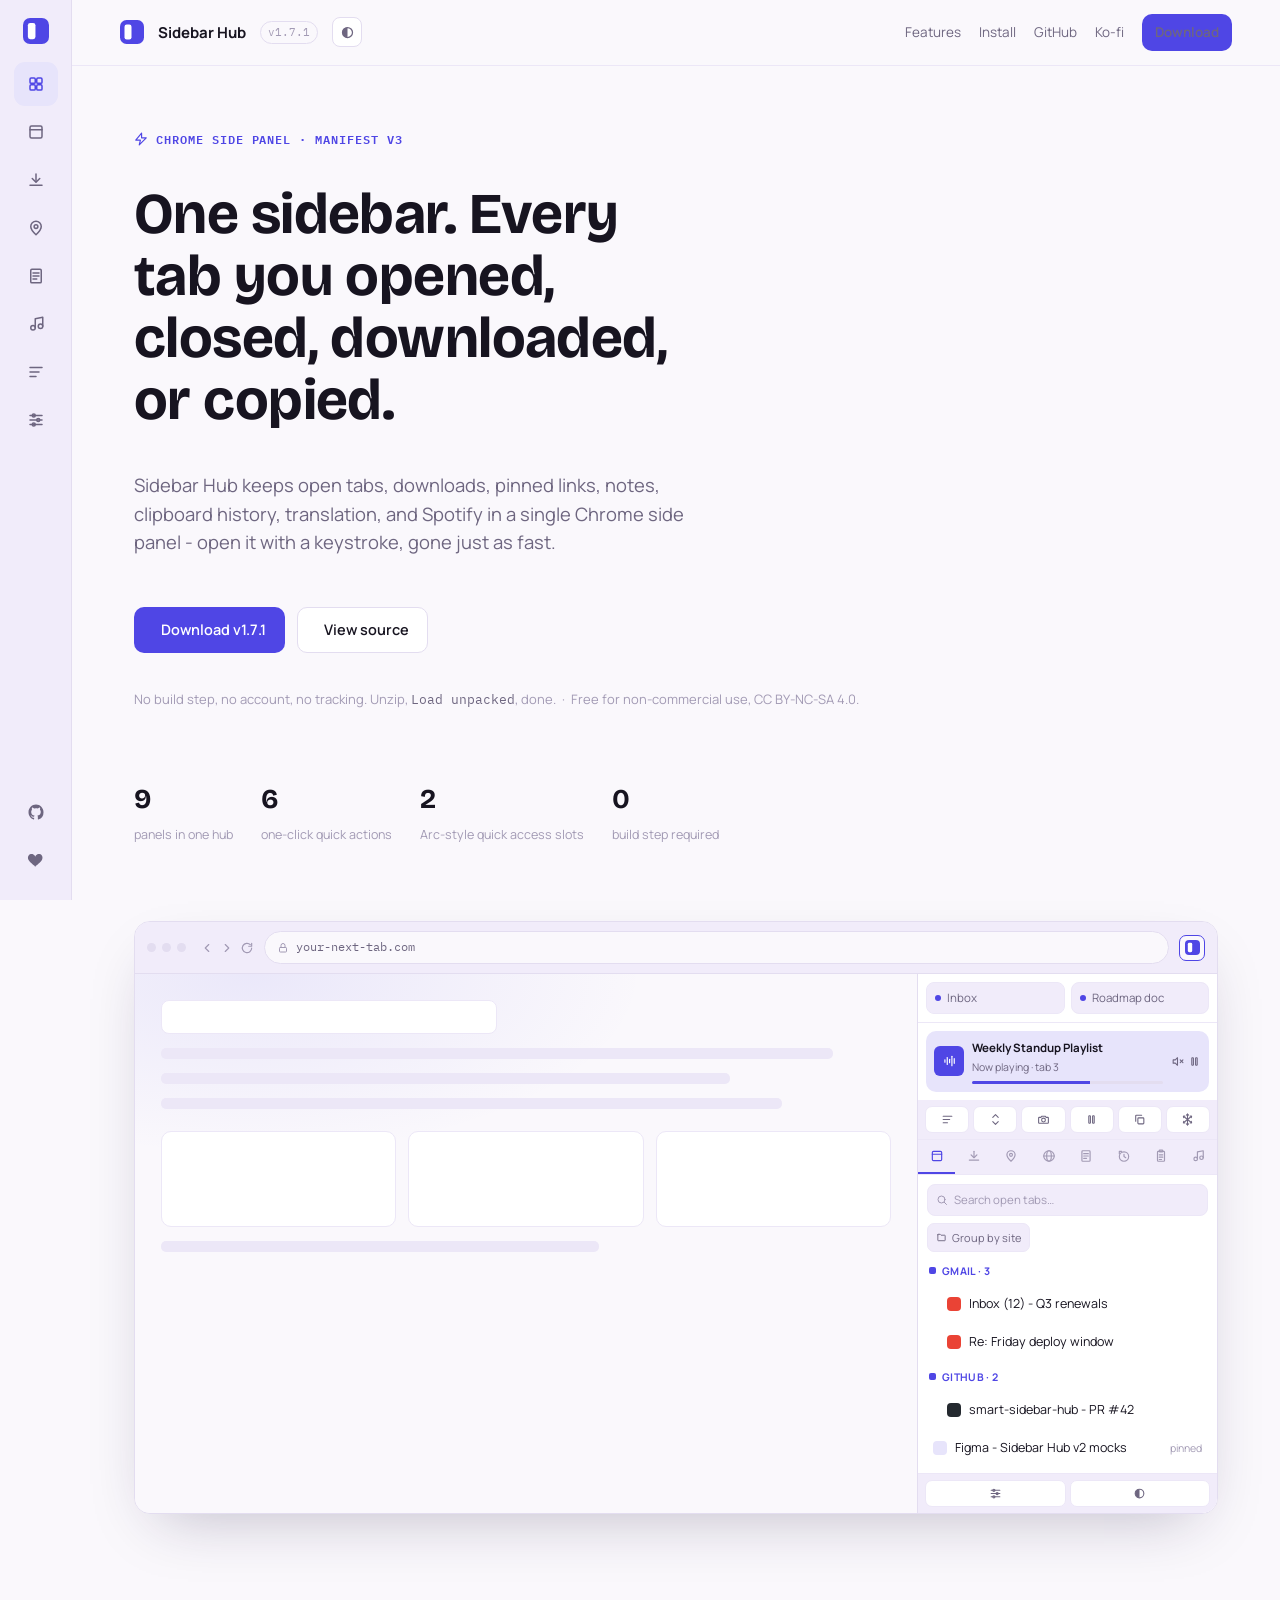
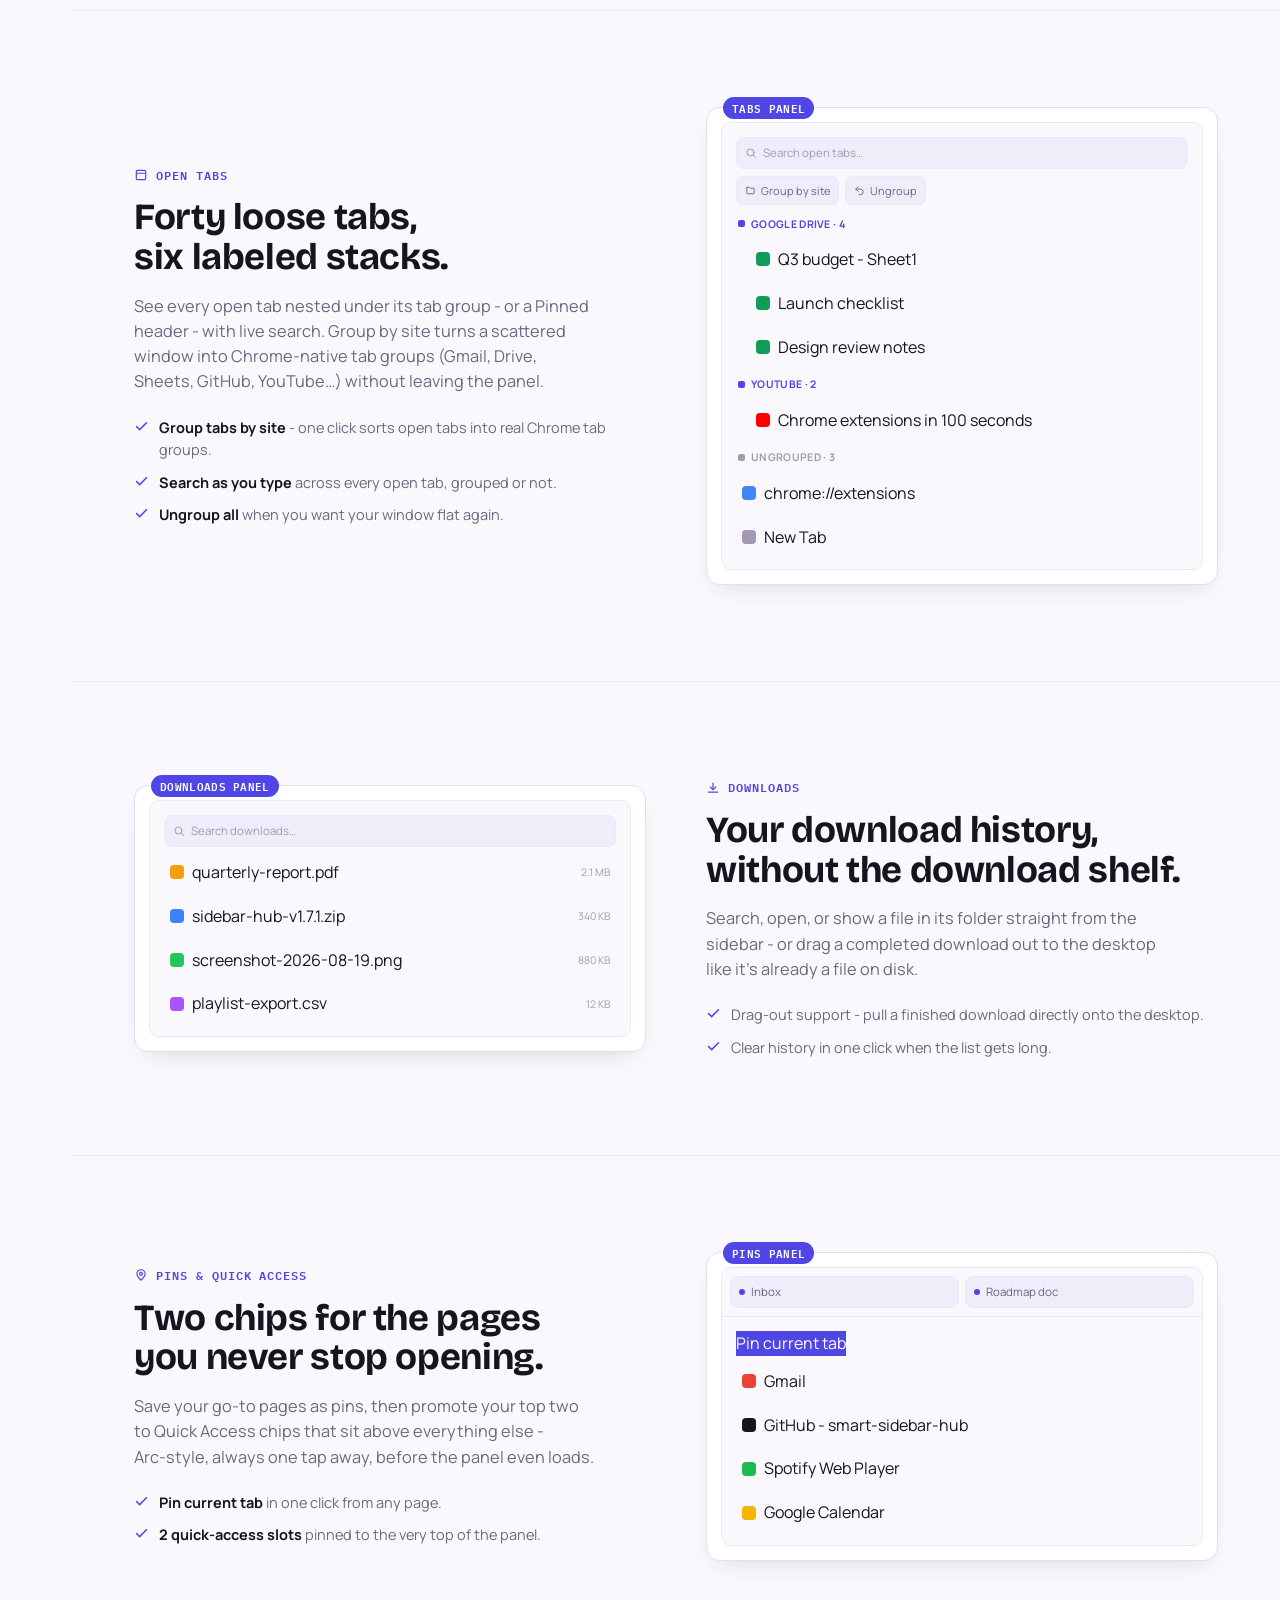
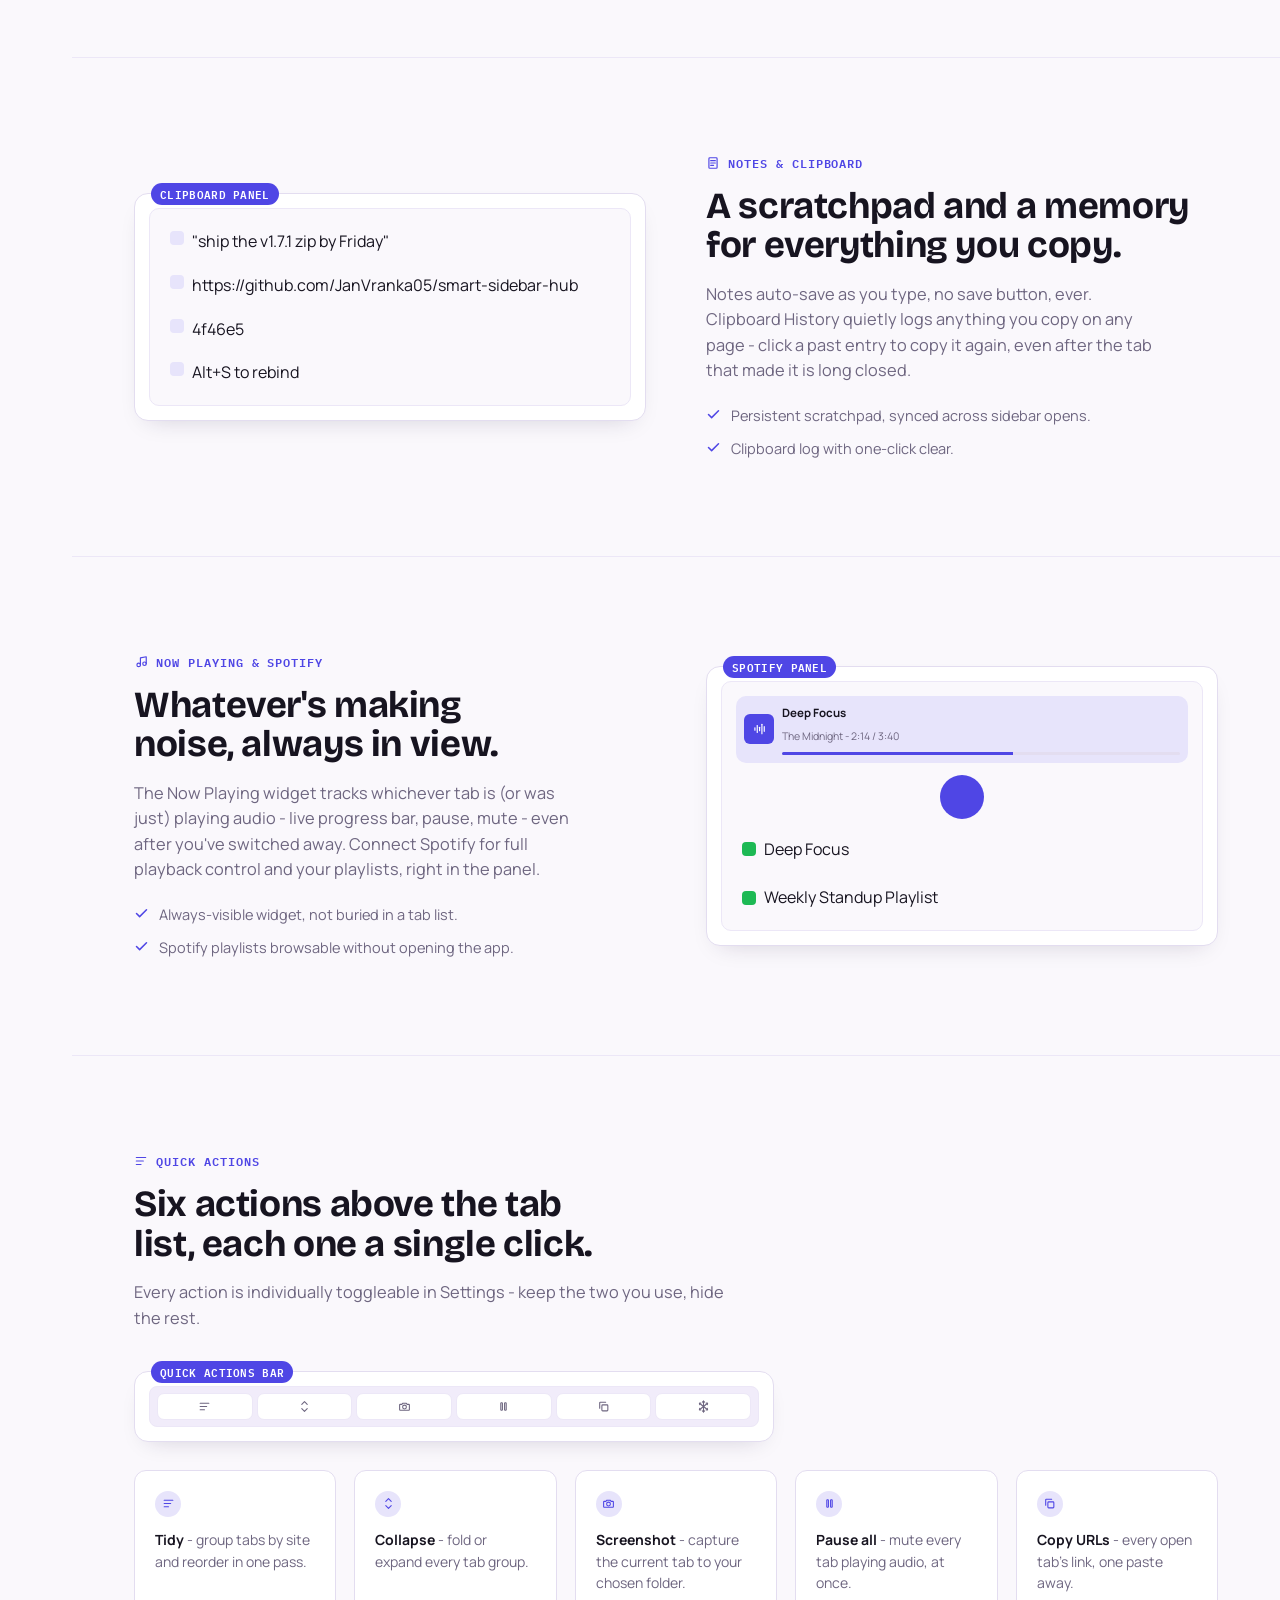
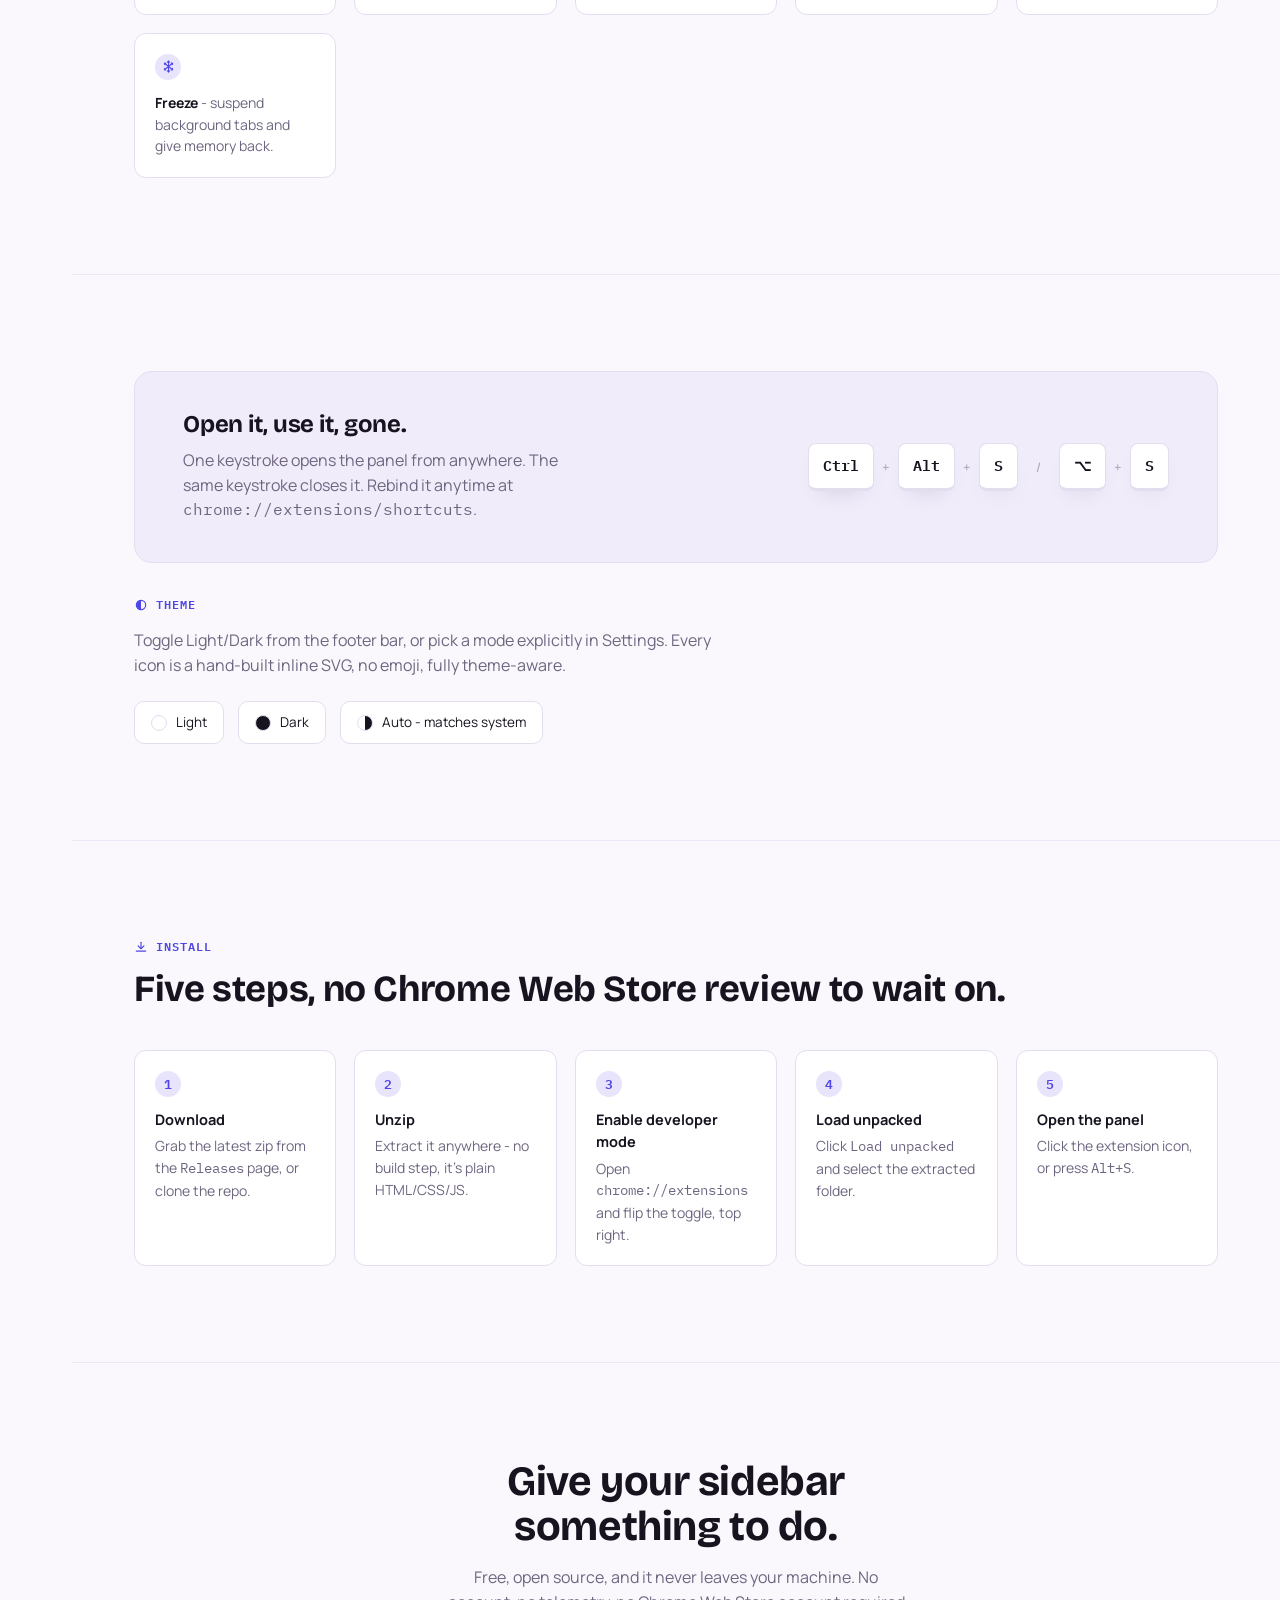
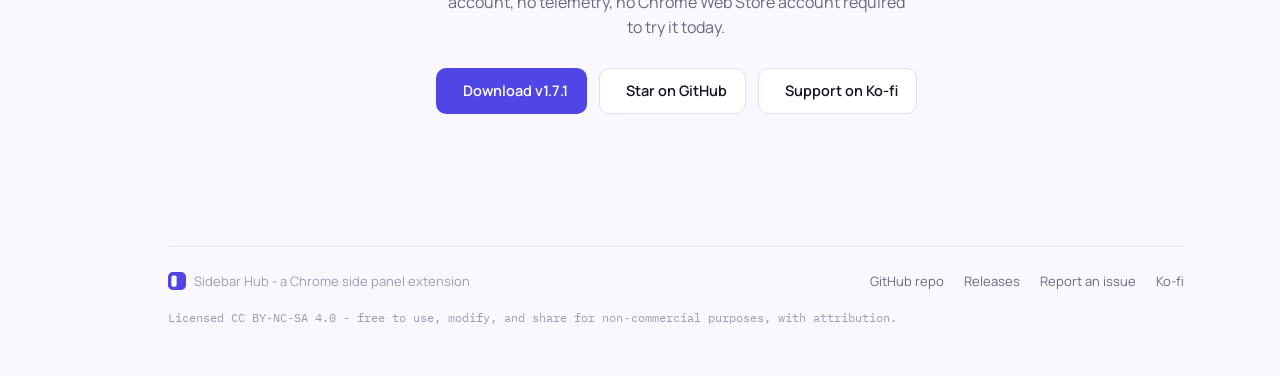
==== commit 9f6121c7: "Fix stale Ctrl+Shift+U / Ctrl+Alt+S shortcut references to Alt+S manifest.json was already changed t" ====
--- a/landing/index.html
+++ b/landing/index.html
@@ -5,15 +5,43 @@
 <meta name="viewport" content="width=device-width, initial-scale=1">
 <title>Sidebar Hub</title>
 <meta name="description" content="A Chrome sidebar that gathers open tabs, downloads, pins, notes, clipboard history, translation, and Spotify into one panel.">
+<meta name="robots" content="index, follow">
+<link rel="canonical" href="https://sidebarhub.com/">
+<link rel="icon" type="image/svg+xml" href="data:image/svg+xml,%3Csvg xmlns='http://www.w3.org/2000/svg' viewBox='0 0 24 24'%3E%3Crect width='24' height='24' rx='6.5' fill='%234f46e5'/%3E%3Crect x='4.5' y='4.5' width='7' height='15' rx='2.2' fill='%23fff'/%3E%3C/svg%3E">
 <meta property="og:type" content="website">
 <meta property="og:title" content="Sidebar Hub">
 <meta property="og:description" content="A Chrome sidebar that gathers open tabs, downloads, pins, notes, clipboard history, translation, and Spotify into one panel.">
 <meta property="og:url" content="https://sidebarhub.com/">
 <meta property="og:image" content="https://sidebarhub.com/og-image.png">
+<meta property="og:image:width" content="1200">
+<meta property="og:image:height" content="630">
+<meta property="og:site_name" content="Sidebar Hub">
 <meta name="twitter:card" content="summary_large_image">
 <meta name="twitter:title" content="Sidebar Hub">
 <meta name="twitter:description" content="A Chrome sidebar that gathers open tabs, downloads, pins, notes, clipboard history, translation, and Spotify into one panel.">
 <meta name="twitter:image" content="https://sidebarhub.com/og-image.png">
+<script type="application/ld+json">
+{
+  "@context": "https://schema.org",
+  "@type": "SoftwareApplication",
+  "name": "Sidebar Hub",
+  "url": "https://sidebarhub.com/",
+  "description": "A Chrome sidebar that gathers open tabs, downloads, pins, notes, clipboard history, translation, and Spotify into one panel.",
+  "applicationCategory": "BrowserApplication",
+  "operatingSystem": "Chrome",
+  "softwareVersion": "1.7.1",
+  "offers": {
+    "@type": "Offer",
+    "price": "0",
+    "priceCurrency": "USD"
+  },
+  "image": "https://sidebarhub.com/og-image.png",
+  "author": {
+    "@type": "Person",
+    "name": "Jan Vranka"
+  }
+}
+</script>
 <link rel="preconnect" href="https://fonts.googleapis.com">
 <link rel="preconnect" href="https://fonts.gstatic.com" crossorigin>
 <link href="https://fonts.googleapis.com/css2?family=Bricolage+Grotesque:opsz,wght@12..96,400;12..96,500;12..96,600;12..96,700;12..96,800&family=Manrope:wght@400;500;600;700;800&family=IBM+Plex+Mono:wght@400;500;600&display=swap" rel="stylesheet">
@@ -89,7 +117,7 @@
     -webkit-font-smoothing: antialiased;
   }
 
-  h1, h2, h3 { font-family: "Bricolage Grotesque", "Manrope", sans-serif; text-wrap: balance; margin: 0; letter-spacing: -0.01em; }
+  h1, h2, h3 { font-family: "Bricolage Grotesque", "Manrope", sans-serif; text-wrap: balance; margin: 0; letter-spacing: -0.01em; line-height: 1.08; }
   p { margin: 0; }
   a { color: inherit; }
 
@@ -686,7 +714,7 @@
               <div class="sp-row" style="align-items:flex-start"><span class="fav" style="background:var(--accent-soft);margin-top:2px"></span><span class="tt" style="white-space:normal">"ship the v1.7.1 zip by Friday"</span></div>
               <div class="sp-row" style="align-items:flex-start"><span class="fav" style="background:var(--accent-soft);margin-top:2px"></span><span class="tt" style="white-space:normal">https://github.com/JanVranka05/smart-sidebar-hub</span></div>
               <div class="sp-row" style="align-items:flex-start"><span class="fav" style="background:var(--accent-soft);margin-top:2px"></span><span class="tt" style="white-space:normal">4f46e5</span></div>
-              <div class="sp-row" style="align-items:flex-start"><span class="fav" style="background:var(--accent-soft);margin-top:2px"></span><span class="tt" style="white-space:normal">Ctrl+Alt+S to rebind</span></div>
+              <div class="sp-row" style="align-items:flex-start"><span class="fav" style="background:var(--accent-soft);margin-top:2px"></span><span class="tt" style="white-space:normal">Alt+S to rebind</span></div>
             </div>
           </div>
         </div>
@@ -796,7 +824,7 @@
         <li><b>Unzip</b><p>Extract it anywhere - no build step, it's plain HTML/CSS/JS.</p></li>
         <li><b>Enable developer mode</b><p>Open <span class="mono">chrome://extensions</span> and flip the toggle, top right.</p></li>
         <li><b>Load unpacked</b><p>Click <span class="mono">Load unpacked</span> and select the extracted folder.</p></li>
-        <li><b>Open the panel</b><p>Click the extension icon, or press <span class="mono">Ctrl+Alt+S</span>.</p></li>
+        <li><b>Open the panel</b><p>Click the extension icon, or press <span class="mono">Alt+S</span>.</p></li>
       </ol>
     </div>
   </section>
@@ -837,7 +865,7 @@
 <script>
 (function(){
   var ICONS = {
-    grid: '<svg viewBox="0 0 24 24" fill="none" stroke="currentColor" stroke-width="2" stroke-linecap="round" stroke-linejoin="round"><rect x="4" y="4" width="16" height="16" rx="2"/><line x1="4" y1="9" x2="20" y2="9"/></svg>',
+    grid: '<svg viewBox="0 0 24 24" fill="none" stroke="currentColor" stroke-width="2" stroke-linecap="round" stroke-linejoin="round"><rect x="4" y="4" width="7" height="7" rx="1.5"/><rect x="13" y="4" width="7" height="7" rx="1.5"/><rect x="4" y="13" width="7" height="7" rx="1.5"/><rect x="13" y="13" width="7" height="7" rx="1.5"/></svg>',
     tabs: '<svg viewBox="0 0 24 24" fill="none" stroke="currentColor" stroke-width="2" stroke-linecap="round" stroke-linejoin="round"><rect x="4" y="4" width="16" height="16" rx="2"/><line x1="4" y1="9" x2="20" y2="9"/></svg>',
     downloads: '<svg viewBox="0 0 24 24" fill="none" stroke="currentColor" stroke-width="2" stroke-linecap="round" stroke-linejoin="round"><path d="M12 4v10"/><polyline points="7 10 12 15 17 10"/><line x1="4" y1="19" x2="20" y2="19"/></svg>',
     pins: '<svg viewBox="0 0 24 24" fill="none" stroke="currentColor" stroke-width="2" stroke-linecap="round" stroke-linejoin="round"><path d="M12 21s-7-6.5-7-11a7 7 0 0 1 14 0c0 4.5-7 11-7 11z"/><circle cx="12" cy="10" r="2.5"/></svg>',
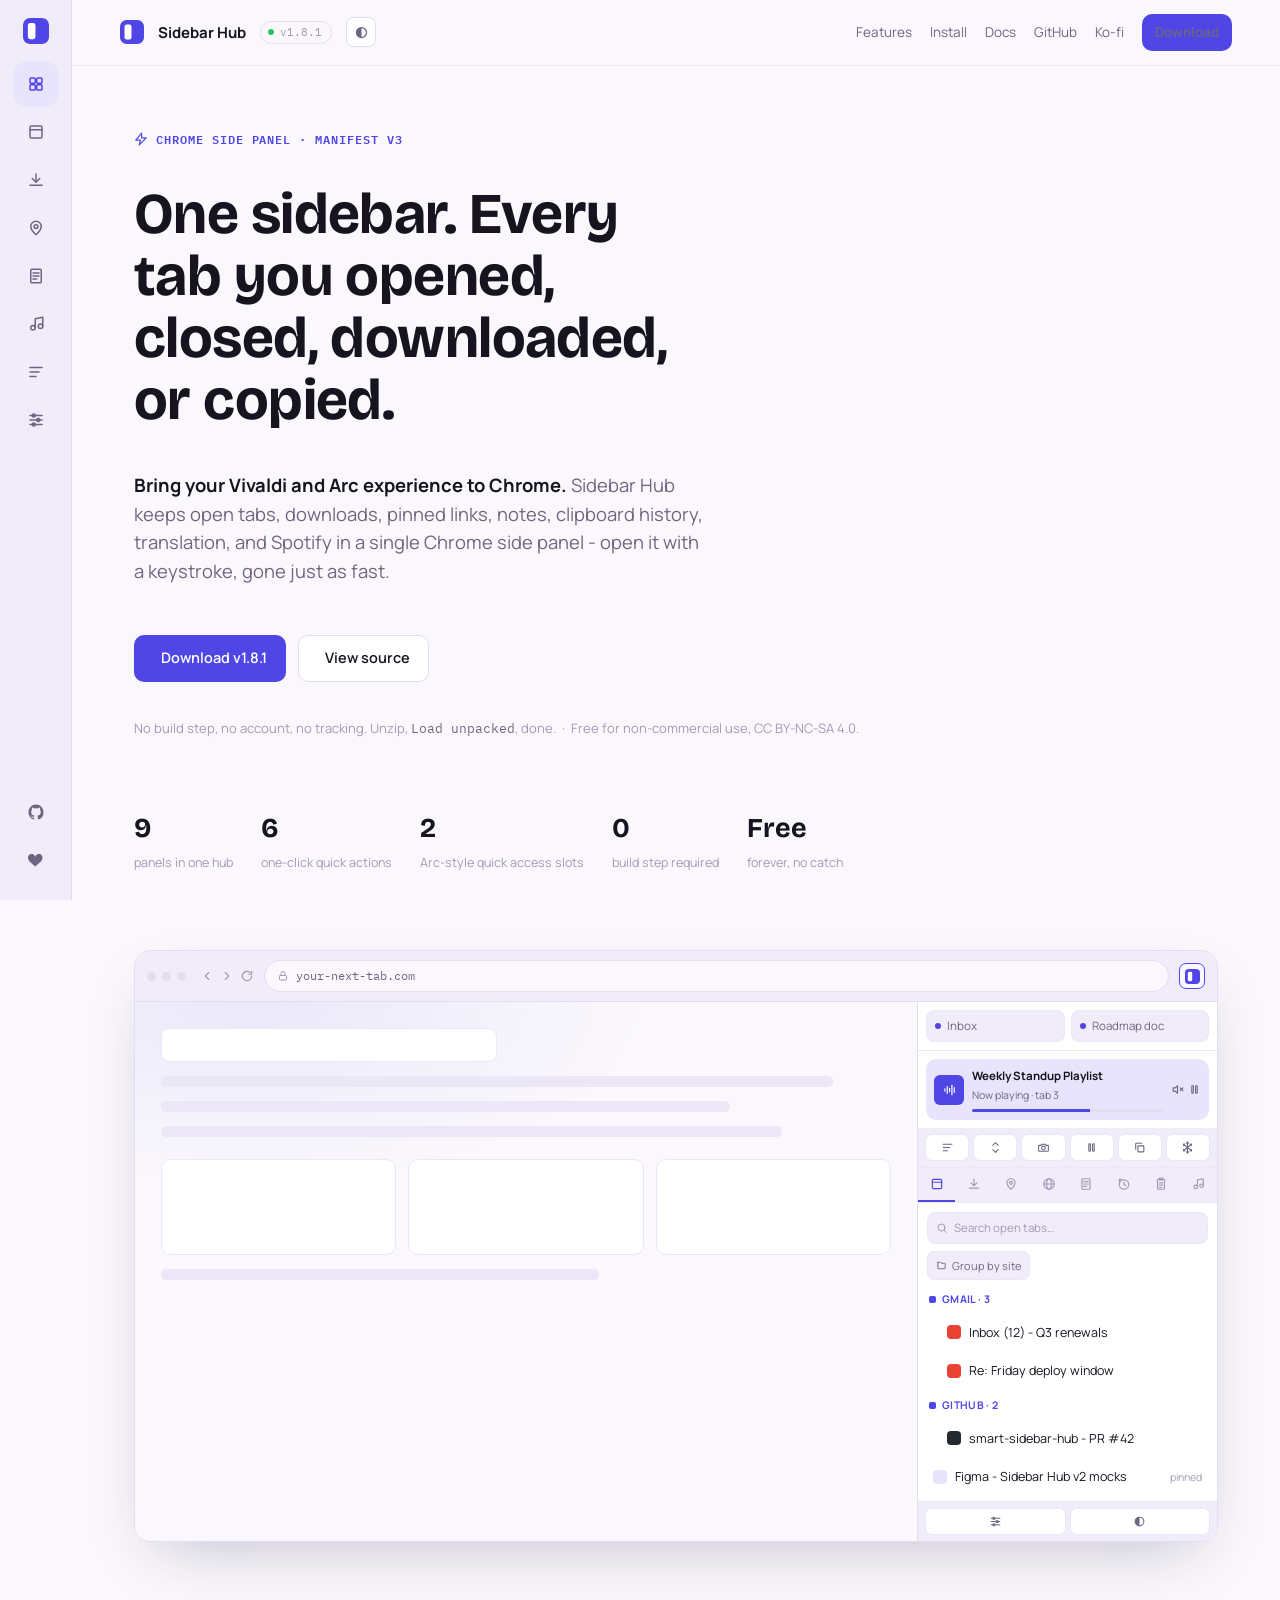
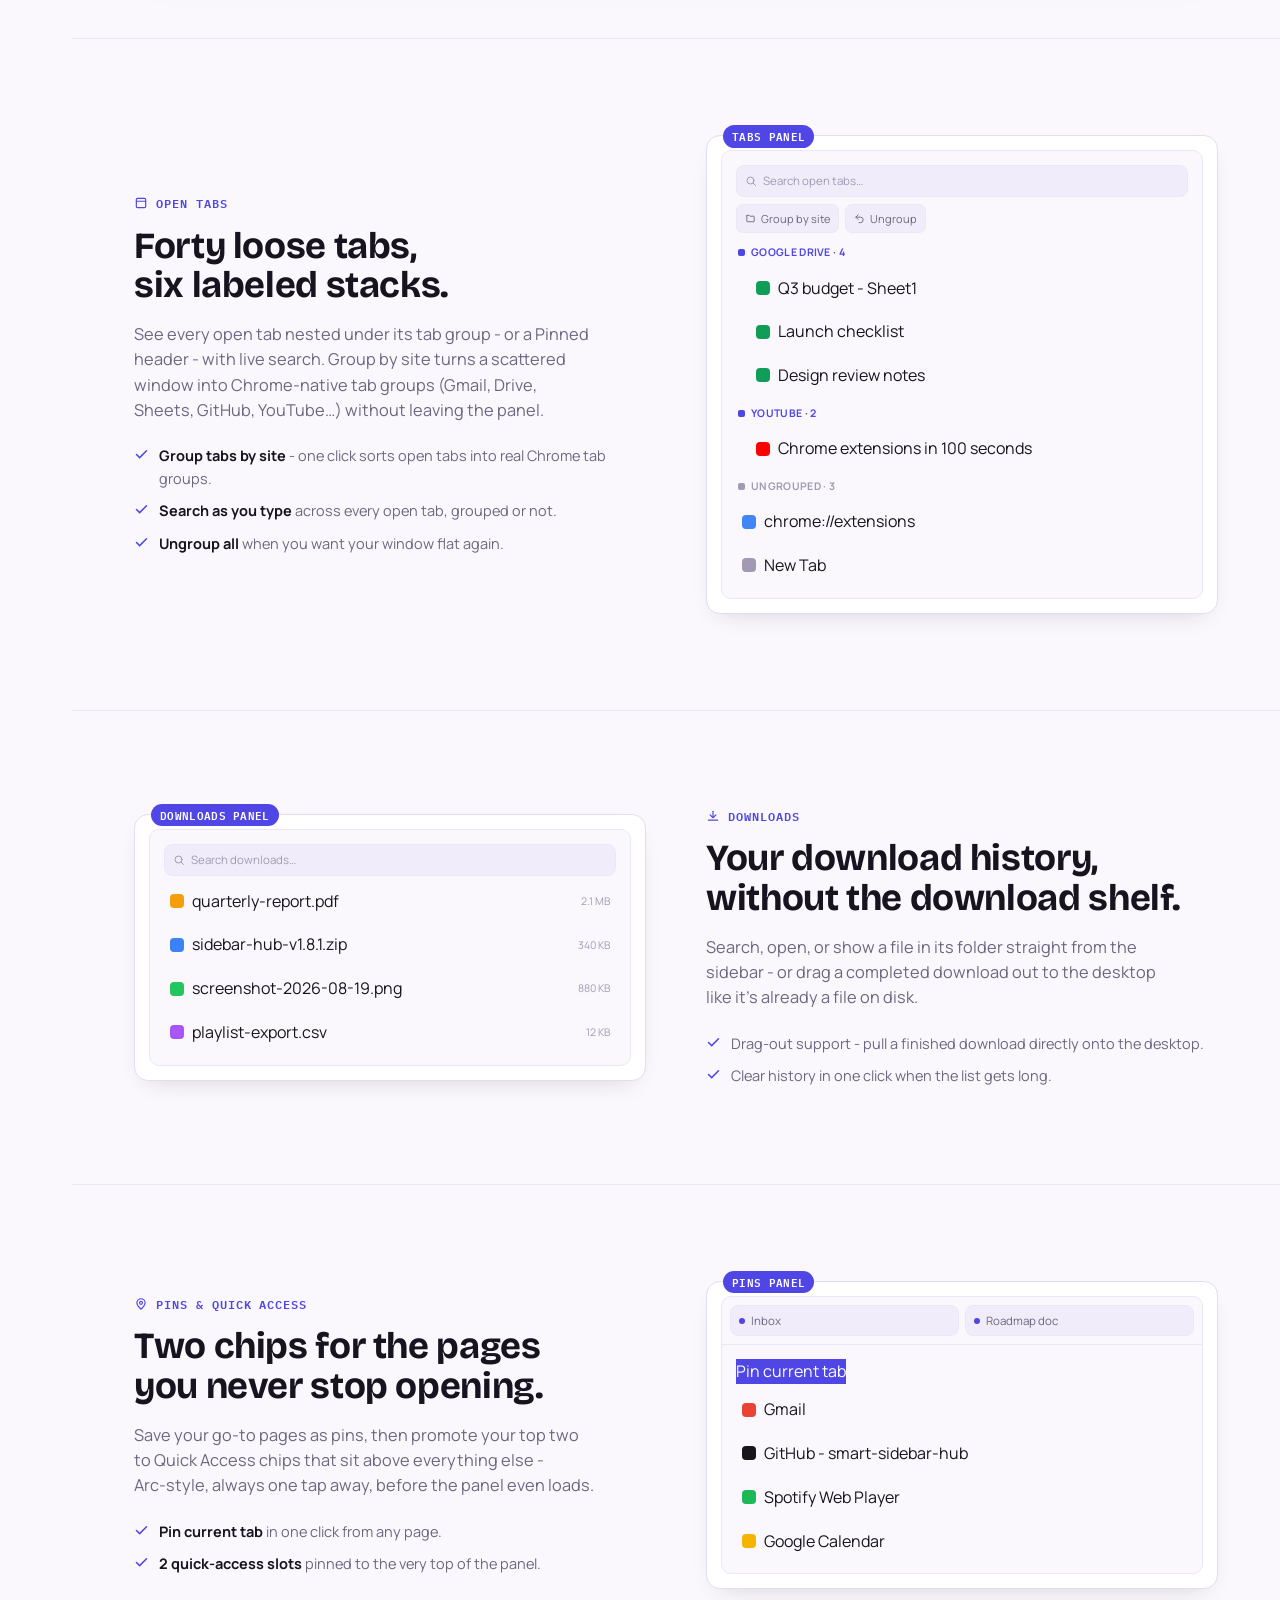
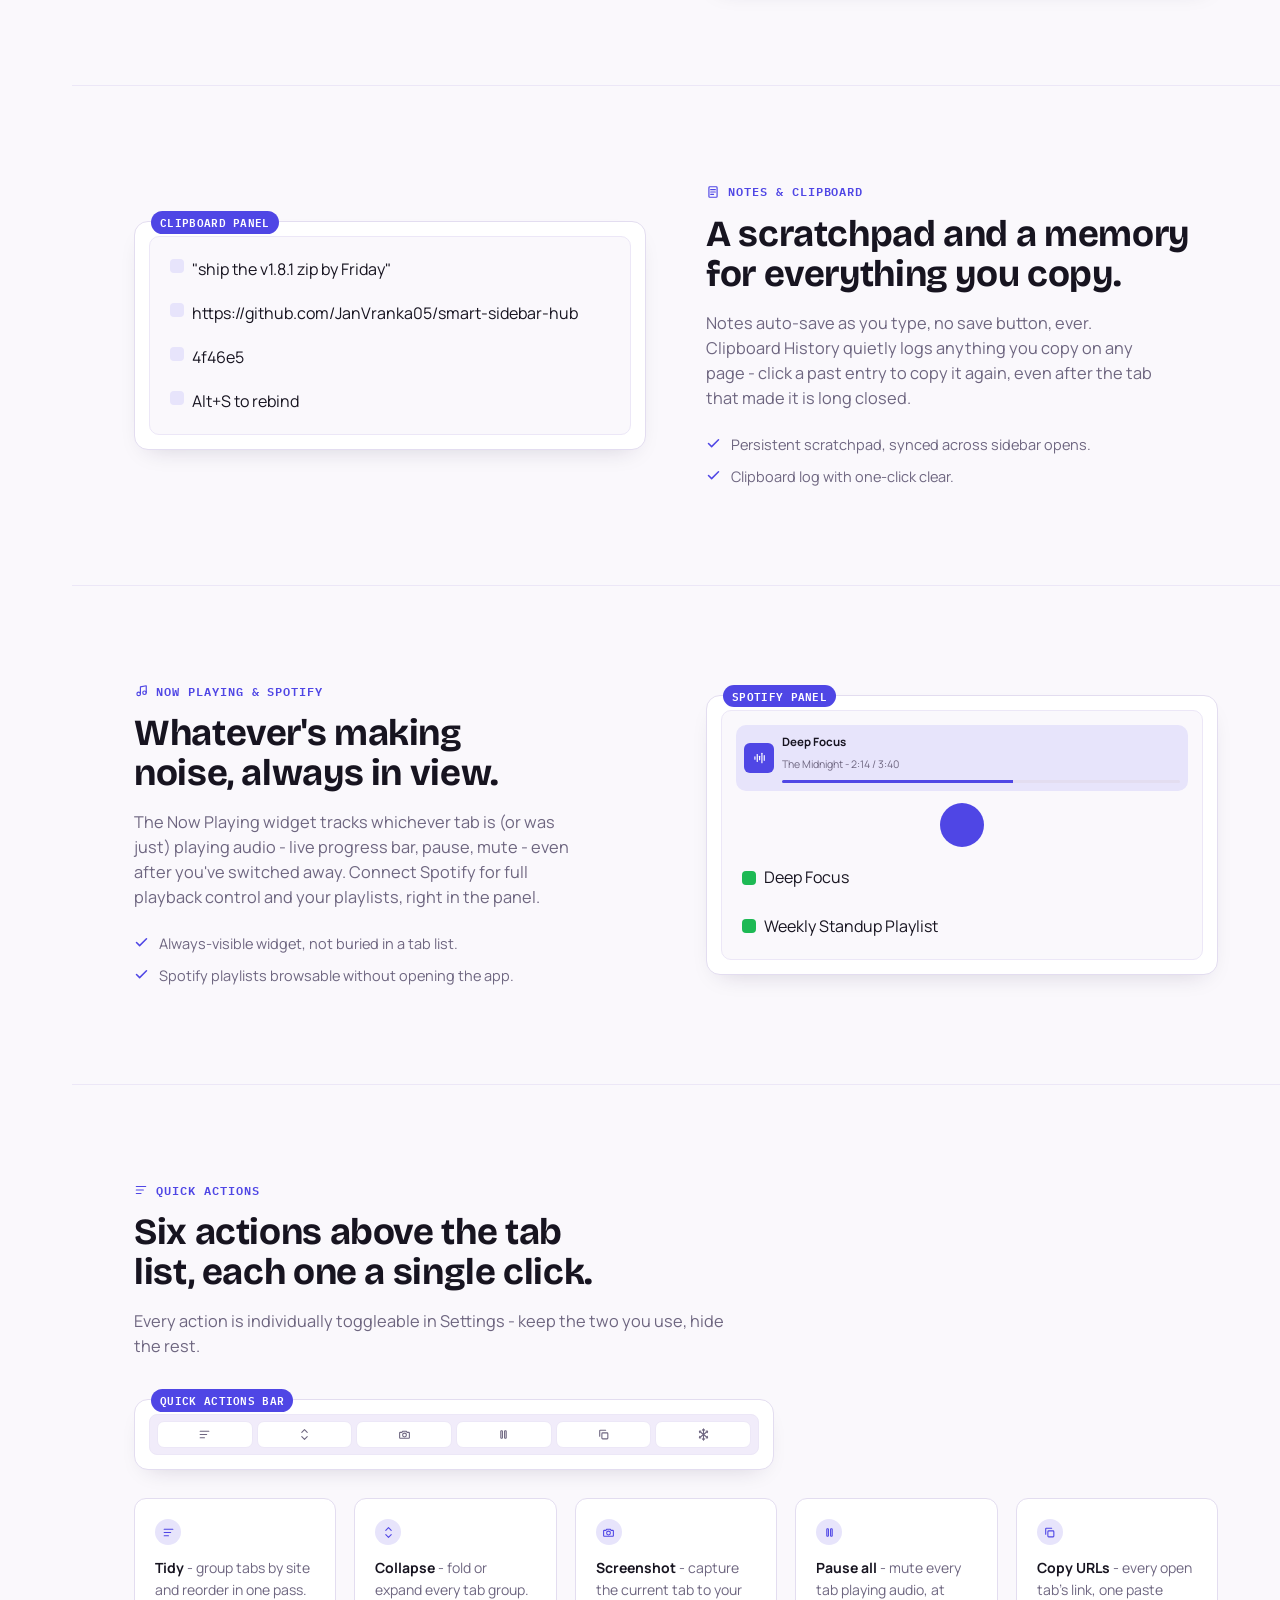
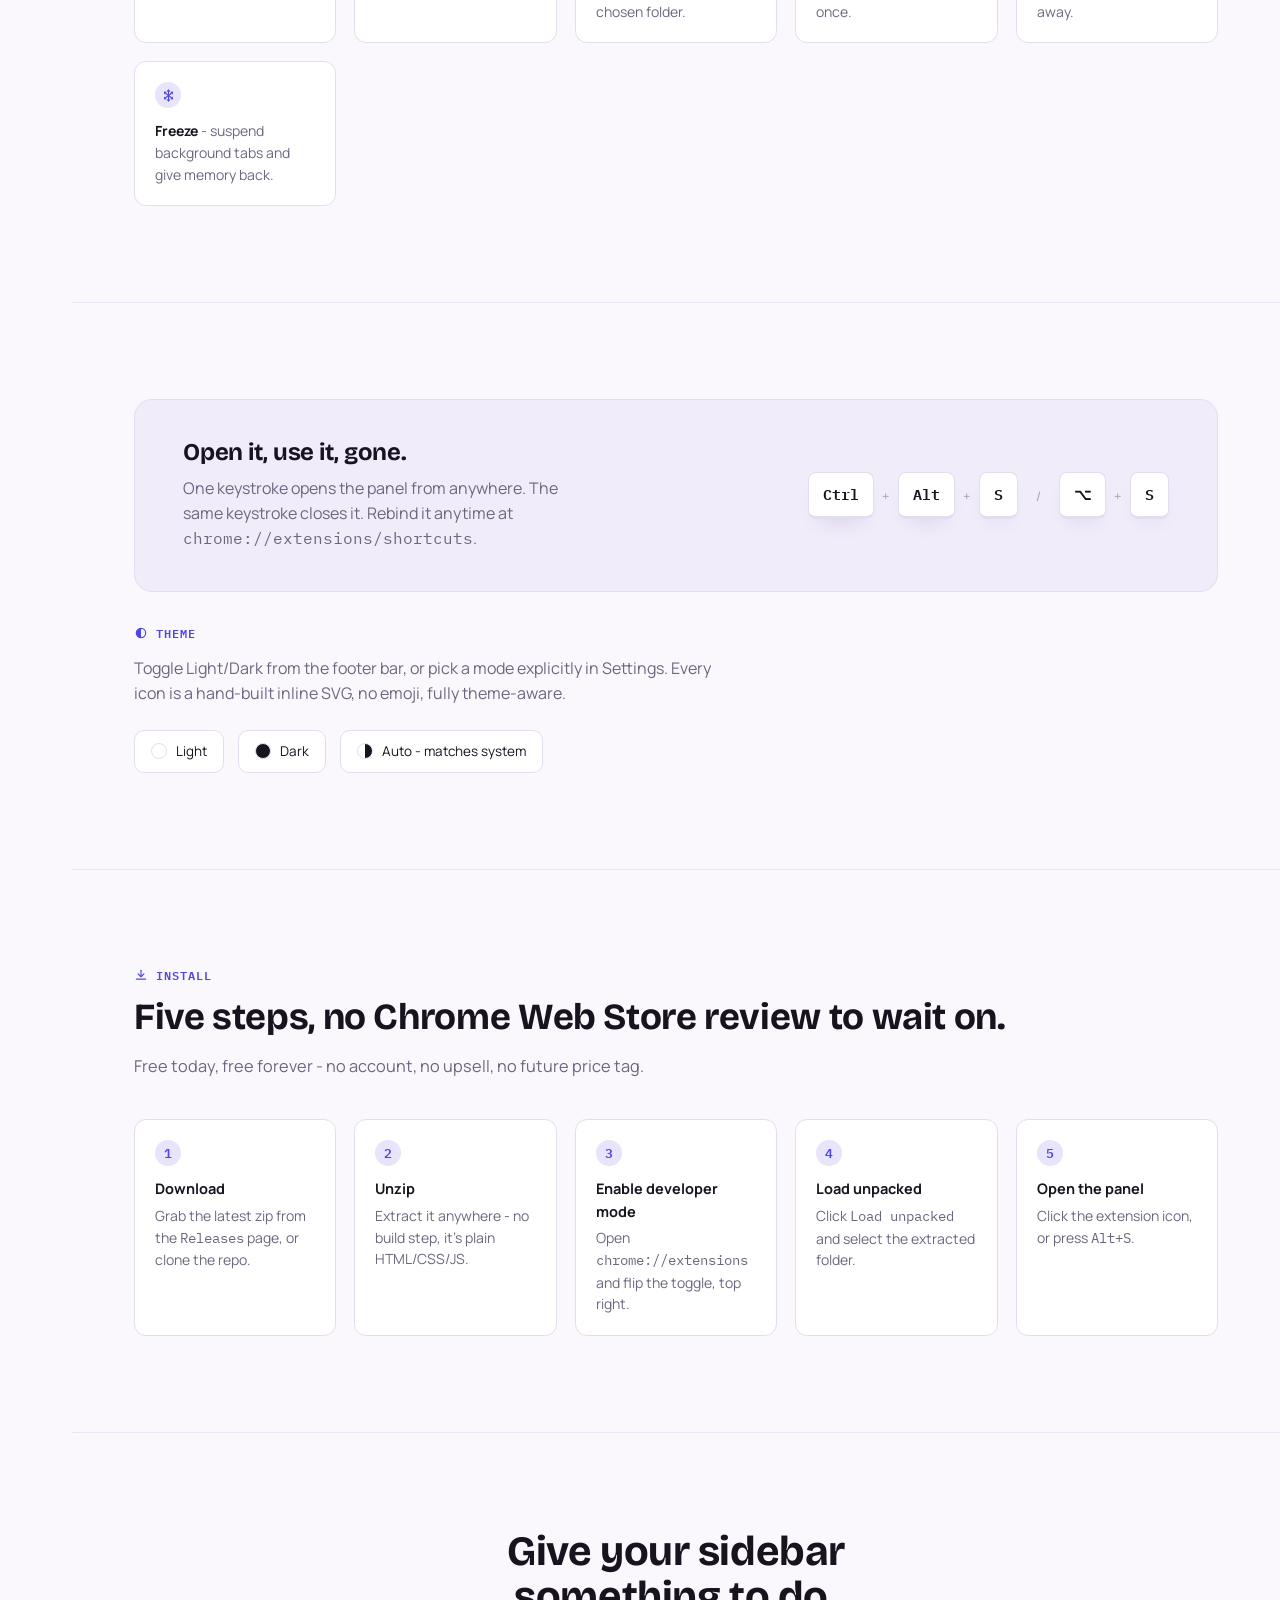
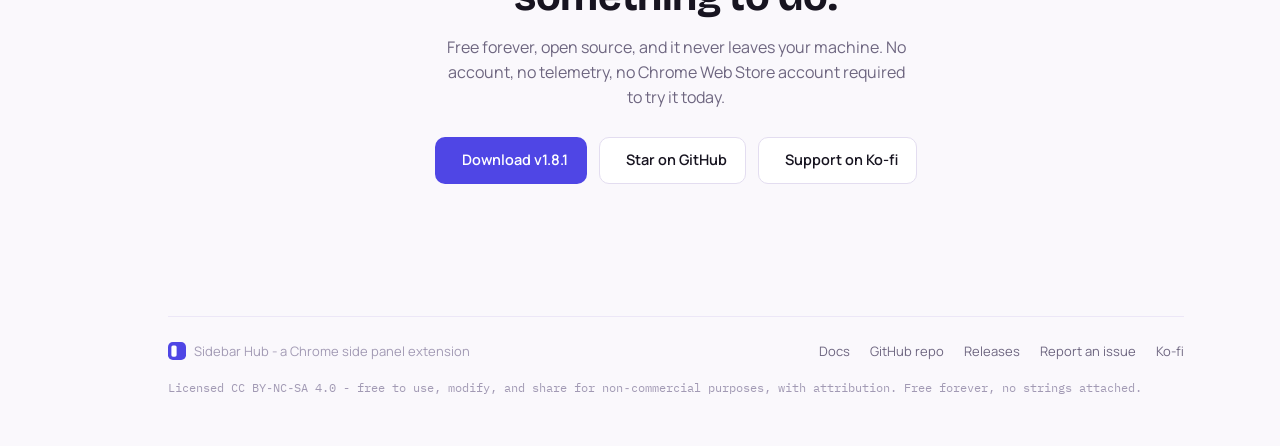
==== commit 48721fcd: "v1.8.1: Command Search, pin quick action, global tooltip clamping, snowflake icon fix Adds a global " ====
--- a/landing/index.html
+++ b/landing/index.html
@@ -177,7 +177,23 @@
     border-bottom: 1px solid var(--border-soft);
   }
   .topbar .name { font-weight: 700; font-size: 15px; }
-  .topbar .ver { font-size: 11px; color: var(--ink-faint); padding: 2px 7px; border: 1px solid var(--border); border-radius: 99px; }
+  .topbar .ver {
+    font-size: 11px; color: var(--ink-faint); padding: 2px 9px 2px 7px; border: 1px solid var(--border); border-radius: 99px;
+    display: inline-flex; align-items: center; gap: 6px; text-decoration: none;
+    transition: border-color .15s ease, color .15s ease;
+  }
+  .topbar .ver:hover { border-color: var(--accent); color: var(--ink-dim); }
+  .ver-dot {
+    width: 6px; height: 6px; border-radius: 50%; flex-shrink: 0;
+    background: #22c55e;
+    box-shadow: 0 0 0 0 rgba(34, 197, 94, 0.55);
+    animation: ver-pulse 2s ease-out infinite;
+  }
+  @keyframes ver-pulse {
+    0% { box-shadow: 0 0 0 0 rgba(34, 197, 94, 0.55); }
+    70% { box-shadow: 0 0 0 6px rgba(34, 197, 94, 0); }
+    100% { box-shadow: 0 0 0 0 rgba(34, 197, 94, 0); }
+  }
   .theme-toggle {
     width: 30px; height: 30px; flex-shrink: 0;
     display: flex; align-items: center; justify-content: center;
@@ -495,12 +511,15 @@
     <svg width="24" height="24" viewBox="0 0 24 24"><rect width="24" height="24" rx="6.5" fill="var(--accent)"/><rect x="4.5" y="4.5" width="7" height="15" rx="2.2" fill="var(--accent-ink)"/></svg>
   </span>
   <span class="name">Sidebar Hub</span>
-  <span class="ver mono">v1.7.1</span>
+  <a class="ver mono" id="version-badge" href="https://github.com/JanVranka05/smart-sidebar-hub/releases/latest" target="_blank" rel="noopener" title="Latest release on GitHub">
+    <span class="ver-dot" aria-hidden="true"></span><span id="version-text">v1.8.1</span>
+  </a>
   <button class="theme-toggle" id="theme-toggle" type="button" title="Theme: auto (click to change)" aria-label="Toggle theme"><span class="icon" data-icon="theme"></span></button>
   <div class="topbar-spacer"></div>
   <div class="topbar-links">
     <a class="hide-sm" href="#tabs">Features</a>
     <a class="hide-sm" href="#install">Install</a>
+    <a class="hide-sm" href="https://docs.sidebarhub.com/" target="_blank" rel="noopener">Docs</a>
     <a href="https://github.com/JanVranka05/smart-sidebar-hub" target="_blank" rel="noopener">GitHub</a>
     <a class="hide-sm" href="https://ko-fi.com/janvranka" target="_blank" rel="noopener">Ko&#8209;fi</a>
     <a class="btn btn-primary btn-sm" href="https://github.com/JanVranka05/smart-sidebar-hub/releases/latest" target="_blank" rel="noopener">Download</a>
@@ -514,9 +533,9 @@
     <div class="wrap hero-grid">
       <div class="eyebrow"><span class="icon" data-icon="bolt"></span> Chrome side panel &middot; Manifest V3</div>
       <h1>One sidebar. Every tab you opened, closed, downloaded, or copied.</h1>
-      <p class="lede">Sidebar Hub keeps open tabs, downloads, pinned links, notes, clipboard history, translation, and Spotify in a single Chrome side panel - open it with a keystroke, gone just as fast.</p>
+      <p class="lede"><b style="color:var(--ink);">Bring your Vivaldi and Arc experience to Chrome.</b> Sidebar Hub keeps open tabs, downloads, pinned links, notes, clipboard history, translation, and Spotify in a single Chrome side panel - open it with a keystroke, gone just as fast.</p>
       <div class="hero-ctas">
-        <a class="btn btn-primary" href="https://github.com/JanVranka05/smart-sidebar-hub/releases/latest" target="_blank" rel="noopener"><span class="icon" data-icon="download"></span> Download v1.7.1</a>
+        <a class="btn btn-primary" href="https://github.com/JanVranka05/smart-sidebar-hub/releases/latest" target="_blank" rel="noopener"><span class="icon" data-icon="download"></span> Download v1.8.1</a>
         <a class="btn btn-ghost" href="https://github.com/JanVranka05/smart-sidebar-hub" target="_blank" rel="noopener"><span class="icon" data-icon="github"></span> View source</a>
       </div>
       <p class="hero-note">No build step, no account, no tracking. Unzip, <span class="mono">Load unpacked</span>, done. &nbsp;·&nbsp; Free for non‑commercial use, CC BY‑NC‑SA 4.0.</p>
@@ -526,6 +545,7 @@
         <div class="stat"><b>6</b><span>one‑click quick actions</span></div>
         <div class="stat"><b>2</b><span>Arc‑style quick access slots</span></div>
         <div class="stat"><b>0</b><span>build step required</span></div>
+        <div class="stat"><b>Free</b><span>forever, no catch</span></div>
       </div>
 
       <div class="hero-stage reveal">
@@ -653,7 +673,7 @@
             <div class="sp-content" style="padding:14px;">
               <div class="sp-search"><span class="icon" data-icon="search"></span> Search downloads…</div>
               <div class="sp-row"><span class="fav" style="background:#f59e0b;border-radius:4px;"></span><span class="tt">quarterly-report.pdf</span><span class="sub">2.1 MB</span></div>
-              <div class="sp-row"><span class="fav" style="background:#3b82f6;border-radius:4px;"></span><span class="tt">sidebar-hub-v1.7.1.zip</span><span class="sub">340 KB</span></div>
+              <div class="sp-row"><span class="fav" style="background:#3b82f6;border-radius:4px;"></span><span class="tt">sidebar-hub-v1.8.1.zip</span><span class="sub">340 KB</span></div>
               <div class="sp-row"><span class="fav" style="background:#22c55e;border-radius:4px;"></span><span class="tt">screenshot-2026-08-19.png</span><span class="sub">880 KB</span></div>
               <div class="sp-row"><span class="fav" style="background:#a855f7;border-radius:4px;"></span><span class="tt">playlist-export.csv</span><span class="sub">12 KB</span></div>
             </div>
@@ -711,7 +731,7 @@
         <div class="shot"><span class="shot-label">CLIPBOARD PANEL</span>
           <div class="mini-sp">
             <div class="sp-content" style="padding:14px;">
-              <div class="sp-row" style="align-items:flex-start"><span class="fav" style="background:var(--accent-soft);margin-top:2px"></span><span class="tt" style="white-space:normal">"ship the v1.7.1 zip by Friday"</span></div>
+              <div class="sp-row" style="align-items:flex-start"><span class="fav" style="background:var(--accent-soft);margin-top:2px"></span><span class="tt" style="white-space:normal">"ship the v1.8.1 zip by Friday"</span></div>
               <div class="sp-row" style="align-items:flex-start"><span class="fav" style="background:var(--accent-soft);margin-top:2px"></span><span class="tt" style="white-space:normal">https://github.com/JanVranka05/smart-sidebar-hub</span></div>
               <div class="sp-row" style="align-items:flex-start"><span class="fav" style="background:var(--accent-soft);margin-top:2px"></span><span class="tt" style="white-space:normal">4f46e5</span></div>
               <div class="sp-row" style="align-items:flex-start"><span class="fav" style="background:var(--accent-soft);margin-top:2px"></span><span class="tt" style="white-space:normal">Alt+S to rebind</span></div>
@@ -819,6 +839,7 @@
     <div class="wrap">
       <div class="eyebrow reveal"><span class="icon" data-icon="download"></span> Install</div>
       <h2 class="reveal" style="font-size:clamp(1.7rem,3vw,2.3rem);">Five steps, no Chrome Web Store review to wait on.</h2>
+      <p class="reveal" style="color:var(--ink-dim); max-width:60ch; margin-top:16px; font-size:1.02rem;">Free today, free forever - no account, no upsell, no future price tag.</p>
       <ol class="steps reveal">
         <li><b>Download</b><p>Grab the latest zip from the <span class="mono">Releases</span> page, or clone the repo.</p></li>
         <li><b>Unzip</b><p>Extract it anywhere - no build step, it's plain HTML/CSS/JS.</p></li>
@@ -833,9 +854,9 @@
   <section class="final">
     <div class="wrap">
       <h2 class="reveal">Give your sidebar something to do.</h2>
-      <p class="reveal">Free, open source, and it never leaves your machine. No account, no telemetry, no Chrome Web Store account required to try it today.</p>
+      <p class="reveal">Free forever, open source, and it never leaves your machine. No account, no telemetry, no Chrome Web Store account required to try it today.</p>
       <div class="hero-ctas reveal">
-        <a class="btn btn-primary" href="https://github.com/JanVranka05/smart-sidebar-hub/releases/latest" target="_blank" rel="noopener"><span class="icon" data-icon="download"></span> Download v1.7.1</a>
+        <a class="btn btn-primary" href="https://github.com/JanVranka05/smart-sidebar-hub/releases/latest" target="_blank" rel="noopener"><span class="icon" data-icon="download"></span> Download v1.8.1</a>
         <a class="btn btn-ghost" href="https://github.com/JanVranka05/smart-sidebar-hub" target="_blank" rel="noopener"><span class="icon" data-icon="github"></span> Star on GitHub</a>
         <a class="btn btn-ghost" href="https://ko-fi.com/janvranka" target="_blank" rel="noopener"><span class="icon" data-icon="heart"></span> Support on Ko-fi</a>
       </div>
@@ -852,13 +873,14 @@
         Sidebar Hub - a Chrome side panel extension
       </div>
       <div class="foot-links">
+        <a href="https://docs.sidebarhub.com/" target="_blank" rel="noopener">Docs</a>
         <a href="https://github.com/JanVranka05/smart-sidebar-hub" target="_blank" rel="noopener">GitHub repo</a>
         <a href="https://github.com/JanVranka05/smart-sidebar-hub/releases" target="_blank" rel="noopener">Releases</a>
         <a href="https://github.com/JanVranka05/smart-sidebar-hub/issues/new" target="_blank" rel="noopener">Report an issue</a>
         <a href="https://ko-fi.com/janvranka" target="_blank" rel="noopener">Ko-fi</a>
       </div>
     </div>
-    <p class="foot-license mono">Licensed CC BY‑NC‑SA 4.0 - free to use, modify, and share for non‑commercial purposes, with attribution.</p>
+    <p class="foot-license mono">Licensed CC BY‑NC‑SA 4.0 - free to use, modify, and share for non‑commercial purposes, with attribution. Free forever, no strings attached.</p>
   </div>
 </footer>
 
@@ -905,6 +927,18 @@
     if (ICONS[k]) el.innerHTML = ICONS[k];
   });
 
+  var versionText = document.getElementById('version-text');
+  if (versionText) {
+    fetch('https://api.github.com/repos/JanVranka05/smart-sidebar-hub/releases/latest')
+      .then(function(res){ return res.ok ? res.json() : null; })
+      .then(function(data){
+        if (data && data.tag_name) {
+          versionText.textContent = /^v/i.test(data.tag_name) ? data.tag_name : 'v' + data.tag_name;
+        }
+      })
+      .catch(function(){ /* keep static fallback version */ });
+  }
+
   document.querySelectorAll('.rail-btn[data-goto]').forEach(function(btn){
     btn.addEventListener('click', function(){
       var target = document.getElementById(btn.getAttribute('data-goto'));
